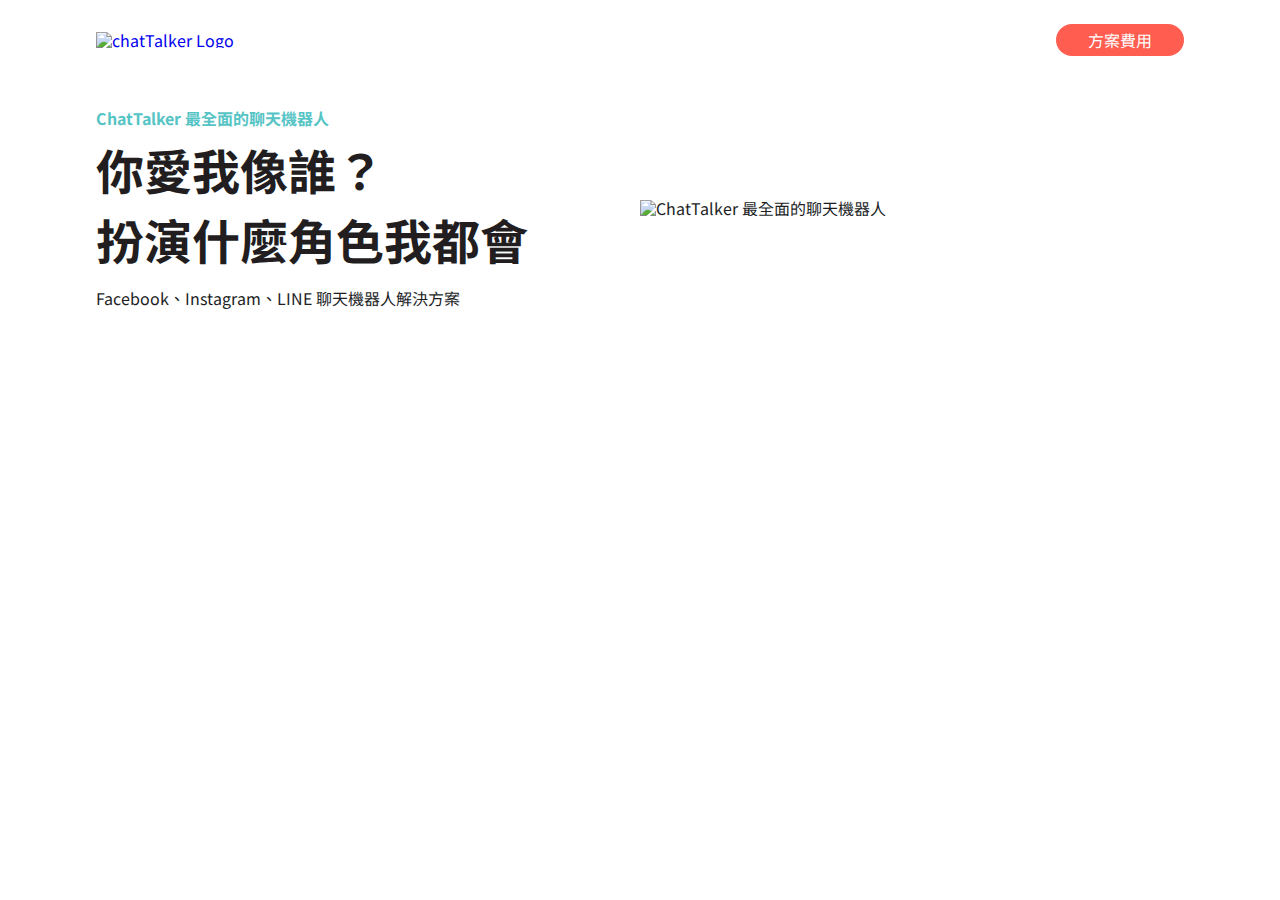
==== index.html @ 4c252dca "git" ====
<!DOCTYPE html>
<html lang="en">
  <head>
    <meta charset="UTF-8" />
    <meta http-equiv="X-UA-Compatible" content="IE=edge" />
    <meta name="viewport" content="width=device-width, initial-scale=1.0" />
    <link rel="stylesheet" href="all.css" />
    <title>ChatTalker 最全面的聊天機器人</title>
  </head>
  <body>
    <header>
      <nav>
        <div class="container">
          <a href="#"
            ><img
              class="logo"
              src="https://raw.githubusercontent.com/hexschool/webLayoutTraining1st/53d3c0b0e4d2885789ac1fcb666e427365a39207/chatTalker_images/logo.png"
              alt="chatTalker Logo"
          /></a>

          <a href="#" class="btn-nav btn-base">方案費用</a>
        </div>
      </nav>

      <div class="banner container">
        <div class="textbox">
          <h5>ChatTalker 最全面的聊天機器人</h5>
          <h1>你愛我像誰？<br />扮演什麼角色我都會</h1>
          <h4>Facebook、Instagram、LINE 聊天機器人解決方案</h4>
        </div>
        <img
          src="https://raw.githubusercontent.com/hexschool/webLayoutTraining1st/53d3c0b0e4d2885789ac1fcb666e427365a39207/chatTalker_images/home.svg"
          alt="ChatTalker 最全面的聊天機器人"
        />
      </div>
    </header>
  </body>
</html>
---- all.css ----
@charset "UTF-8";
@import url("https://fonts.googleapis.com/css2?family=Comfortaa&family=Noto+Sans+TC:wght@400;700&family=Wendy+One&display=swap");
/* http://meyerweb.com/eric/tools/css/reset/ 
   v2.0 | 20110126
   License: none (public domain)
*/
html,
body,
div,
span,
applet,
object,
iframe,
h1,
h2,
h3,
h4,
h5,
h6,
p,
blockquote,
pre,
a,
abbr,
acronym,
address,
big,
cite,
code,
del,
dfn,
em,
img,
ins,
kbd,
q,
s,
samp,
small,
strike,
strong,
tt,
var,
b,
u,
i,
center,
dl,
dt,
dd,
ol,
ul,
li,
fieldset,
form,
label,
legend,
table,
caption,
tbody,
tfoot,
thead,
tr,
th,
td,
article,
aside,
canvas,
details,
embed,
figure,
figcaption,
footer,
header,
hgroup,
menu,
nav,
output,
ruby,
section,
summary,
time,
mark,
audio,
video {
  margin: 0;
  padding: 0;
  border: 0;
  font-size: 100%;
  font: inherit;
  vertical-align: baseline;
}

/* HTML5 display-role reset for older browsers */
article,
aside,
details,
figcaption,
figure,
footer,
header,
hgroup,
menu,
nav,
section {
  display: block;
}

body {
  line-height: 1;
}

ol,
ul {
  list-style: none;
}

blockquote,
q {
  quotes: none;
}

blockquote:before,
blockquote:after,
q:before,
q:after {
  content: '';
  content: none;
}

table {
  border-collapse: collapse;
  border-spacing: 0;
}

a {
  text-decoration: none;
}

*,
*::before,
*::after {
  box-sizing: border-box;
  -webkit-box-sizing: border-box;
}

img {
  -webkit-box-sizing: content-box;
          box-sizing: content-box;
  max-width: 100%;
  height: auto;
}

body {
  font-family: "Noto Sans TC", "PingFang TC", "Microsoft JhengHei", "微軟正黑體", "Helvetica Neue", Helvetica, Arial, sans-serif;
  font-size: 16px;
  color: #221E1F;
}

h1 {
  font-size: 48px;
  font-weight: 700;
  line-height: 70px;
}

h2 {
  font-size: 32px;
  font-weight: 700;
}

h3 {
  font-size: 24px;
  font-weight: 700;
}

h4 {
  font-size: 20;
  font-weight: 700;
}

h5 {
  font-size: 18;
  font-weight: 700;
}

h6 {
  font-size: 16;
  font-weight: 700;
}

.container {
  max-width: 1128px;
  margin: 0 auto;
  padding-left: 20px;
  padding-right: 20px;
}

@media (max-width: 992px) {
  .container {
    max-width: 700px;
  }
}

.btn-base {
  /* Structure */
  display: inline-block;
  vertical-align: middle;
  text-align: center;
  cursor: pointer;
  font-family: "Noto Sans TC", "PingFang TC", "Microsoft JhengHei", "微軟正黑體", "Helvetica Neue", Helvetica, Arial, sans-serif;
}

.btn-nav {
  font-size: 16px;
  padding: 8px 32px;
  border: none;
  background-color: #FF5D50;
  border-radius: 22px;
  color: #FFFFFF;
}

.btn-nav:hover {
  background-color: #e91100;
}

.btn-solid,
.btn-active {
  font-size: 18px;
  padding: 12px 32px;
  border-radius: 27px;
  color: #FFFFFF;
  background-color: #56C4C5;
}

.btn-solid:hover {
  opacity: 0.7;
}

.btn-ghost {
  font-size: 18px;
  padding: 12px 32px;
  border-radius: 27px;
  color: #56C4C5;
  background-color: #FFFFFF;
  border: 1px solid #56C4C5;
}

.btn-ghost:hover {
  color: #FFFFFF;
  background-color: #56C4C5;
}

header {
  background-image: url("https://raw.githubusercontent.com/hexschool/webLayoutTraining1st/53d3c0b0e4d2885789ac1fcb666e427365a39207/chatTalker_images/bg_home.svg");
  background-position: right 0px bottom 0px;
  background-repeat: no-repeat;
  height: 768px;
}

header .logo {
  width: auto;
  height: 40px;
}

header h5 {
  color: #56C4C5;
}

header h1 {
  margin: 8px 0 16px 0;
}

header h4 {
  font-weight: 400;
}

header .banner {
  display: -webkit-box;
  display: -ms-flexbox;
  display: flex;
  -webkit-box-pack: justify;
      -ms-flex-pack: justify;
          justify-content: space-between;
  -webkit-box-align: center;
      -ms-flex-align: center;
          align-items: center;
  padding-top: 30px;
  padding-bottom: 30px;
}

header .banner img,
header .banner .textbox {
  width: 50%;
}

nav div {
  display: -webkit-box;
  display: -ms-flexbox;
  display: flex;
  -webkit-box-pack: justify;
      -ms-flex-pack: justify;
          justify-content: space-between;
  -webkit-box-align: center;
      -ms-flex-align: center;
          align-items: center;
  padding-top: 24px;
  padding-bottom: 24px;
}

@media (max-width: 992px) {
  header {
    background-image: url("https://raw.githubusercontent.com/hexschool/webLayoutTraining1st/53d3c0b0e4d2885789ac1fcb666e427365a39207/chatTalker_images/bg_home_sm.svg");
    background-position: left 50% bottom 0px;
    height: auto;
  }
  header .logo {
    height: 24px;
  }
  header .banner {
    -webkit-box-orient: vertical;
    -webkit-box-direction: normal;
        -ms-flex-direction: column;
            flex-direction: column;
    padding-top: 32px;
    padding-bottom: 32px;
  }
  header .banner img,
  header .banner .textbox {
    width: 100%;
  }
  nav {
    border-bottom: 2px solid #F5CA52;
  }
  nav div {
    padding-top: 16px;
    padding-bottom: 16px;
  }
}
/*# sourceMappingURL=all.css.map */
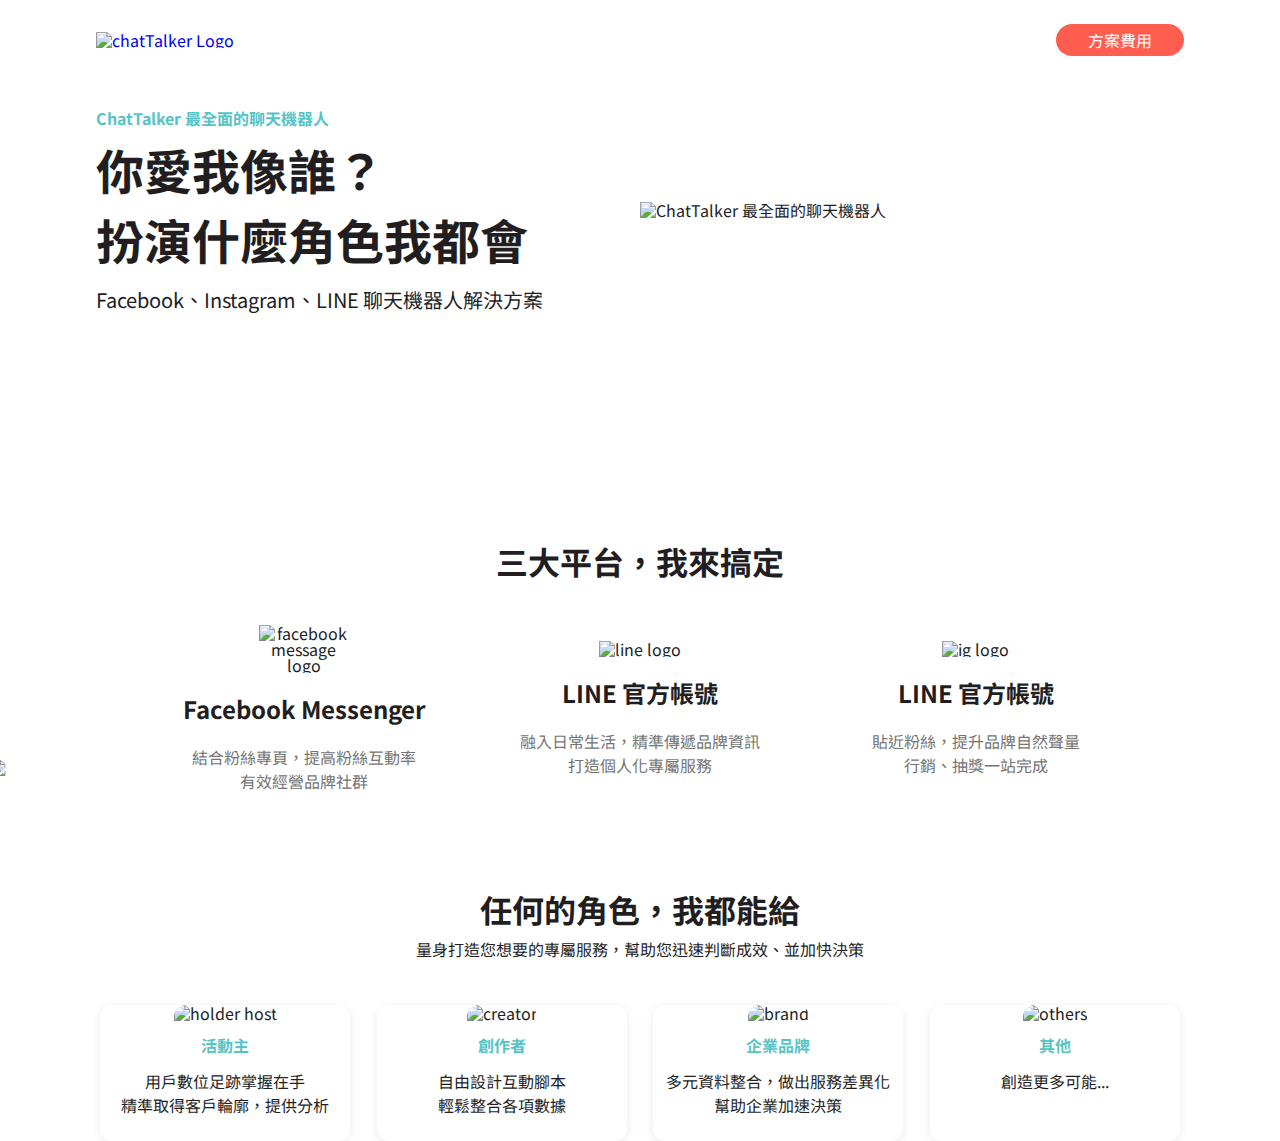
==== commit 8e0281ad: "add" ====
--- a/index.html
+++ b/index.html
@@ -4,13 +4,13 @@
     <meta charset="UTF-8" />
     <meta http-equiv="X-UA-Compatible" content="IE=edge" />
     <meta name="viewport" content="width=device-width, initial-scale=1.0" />
-    <link rel="stylesheet" href="all.css" />
+    <link rel="stylesheet" href="scss/all.css" />
     <title>ChatTalker 最全面的聊天機器人</title>
   </head>
   <body>
     <header>
       <nav>
-        <div class="container">
+        <div class="container card_box_aic">
           <a href="#"
             ><img
               class="logo"
@@ -22,17 +22,89 @@
         </div>
       </nav>
 
-      <div class="banner container">
-        <div class="textbox">
-          <h5>ChatTalker 最全面的聊天機器人</h5>
-          <h1>你愛我像誰？<br />扮演什麼角色我都會</h1>
-          <h4>Facebook、Instagram、LINE 聊天機器人解決方案</h4>
+      <div class="banner container card_box_aic">
+        <div class="col-2 mcol-1">
+          <h1 class="fz-18b mfz-16 fc-green">ChatTalker 最全面的聊天機器人</h1>
+          <h5 class="fz-48b mfz-32">你愛我像誰？<br />扮演什麼角色我都會</h5>
+          <h4 class="fz-20 mfz-16">
+            Facebook、Instagram、LINE 聊天機器人解決方案
+          </h4>
         </div>
         <img
+          class="col-2 mcol-1"
           src="https://raw.githubusercontent.com/hexschool/webLayoutTraining1st/53d3c0b0e4d2885789ac1fcb666e427365a39207/chatTalker_images/home.svg"
           alt="ChatTalker 最全面的聊天機器人"
         />
       </div>
     </header>
+
+    <main>
+    <img src="https://raw.githubusercontent.com/hexschool/webLayoutTraining1st/53d3c0b0e4d2885789ac1fcb666e427365a39207/chatTalker_images/ball01.svg" class="bgcircle"/>
+
+    
+      
+      <div class="socialapp container">
+        <h2 class="fz-32b mfz-28 text-center">三大平台，我來搞定</h2>
+        <ul class="card_box_aic">
+          <li>
+            <img
+              src="https://raw.githubusercontent.com/hexschool/webLayoutTraining1st/53d3c0b0e4d2885789ac1fcb666e427365a39207/chatTalker_images/messenger.svg"
+              alt="facebook message logo"
+            />
+            <h3>Facebook Messenger</h3>
+            <p>結合粉絲專頁，提高粉絲互動率<br />有效經營品牌社群</p>
+          </li>
+          <li>
+            <img
+              src="https://raw.githubusercontent.com/hexschool/webLayoutTraining1st/53d3c0b0e4d2885789ac1fcb666e427365a39207/chatTalker_images/line.svg"
+              alt="line logo"
+            />
+            <h3>LINE 官方帳號</h3>
+            <p>融入日常生活，精準傳遞品牌資訊<br />打造個人化專屬服務</p>
+          </li>
+          <li>
+            <img
+              src="https://raw.githubusercontent.com/hexschool/webLayoutTraining1st/53d3c0b0e4d2885789ac1fcb666e427365a39207/chatTalker_images/instagram.svg"
+              alt="ig logo"
+            />
+            <h3>LINE 官方帳號</h3>
+            <p>貼近粉絲，提升品牌自然聲量<br />行銷、抽獎一站完成</p>
+          </li>
+        </ul>
+      </div> <!-- socialapp end -->
+
+      <div class="anyrole container">
+        <h2 class="fz-32b mfz-28 text-center">任何的角色，我都能給</h2>
+        <h4 class="fz-20b mfz-18 text-center">量身打造您想要的專屬服務，幫助您迅速判斷成效、並加快決策</h4>
+        <ul class="card_box_ais">
+          <li>
+            <img src="https://raw.githubusercontent.com/hexschool/webLayoutTraining1st/53d3c0b0e4d2885789ac1fcb666e427365a39207/chatTalker_images/ch01.svg" alt="holder host">
+            <h3>活動主</h3>
+            <p>用戶數位足跡掌握在手<br>精準取得客戶輪廓，提供分析</p>
+          </li>
+          <li>
+            <img src="https://raw.githubusercontent.com/hexschool/webLayoutTraining1st/53d3c0b0e4d2885789ac1fcb666e427365a39207/chatTalker_images/ch02.svg" alt="creator">
+            <h3>創作者</h3>
+            <p>自由設計互動腳本<br>輕鬆整合各項數據</p>
+          </li>
+          <li>
+            <img src="https://raw.githubusercontent.com/hexschool/webLayoutTraining1st/53d3c0b0e4d2885789ac1fcb666e427365a39207/chatTalker_images/ch03.svg" alt="brand">
+            <h3>企業品牌</h3>
+            <p>多元資料整合，做出服務差異化<br>幫助企業加速決策</p>
+          </li>
+          <li>
+            <img src="https://raw.githubusercontent.com/hexschool/webLayoutTraining1st/53d3c0b0e4d2885789ac1fcb666e427365a39207/chatTalker_images/ch04.svg" alt="others">
+            <h3>其他</h3>
+            <p>創造更多可能...</p>
+          </li>
+
+        </ul>
+      </div> <!-- anyrole end -->
+
+
+
+      <!-- main end -->
+    </main>
+    <!-- body end -->
   </body>
 </html>
--- a/scss/all.css
+++ b/scss/all.css
@@ -0,0 +1,520 @@
+@charset "UTF-8";
+@import url("https://fonts.googleapis.com/css2?family=Comfortaa&family=Noto+Sans+TC:wght@400;700&family=Wendy+One&display=swap");
+/* http://meyerweb.com/eric/tools/css/reset/ 
+   v2.0 | 20110126
+   License: none (public domain)
+*/
+html,
+body,
+div,
+span,
+applet,
+object,
+iframe,
+h1,
+h2,
+h3,
+h4,
+h5,
+h6,
+p,
+blockquote,
+pre,
+a,
+abbr,
+acronym,
+address,
+big,
+cite,
+code,
+del,
+dfn,
+em,
+img,
+ins,
+kbd,
+q,
+s,
+samp,
+small,
+strike,
+strong,
+tt,
+var,
+b,
+u,
+i,
+center,
+dl,
+dt,
+dd,
+ol,
+ul,
+li,
+fieldset,
+form,
+label,
+legend,
+table,
+caption,
+tbody,
+tfoot,
+thead,
+tr,
+th,
+td,
+article,
+aside,
+canvas,
+details,
+embed,
+figure,
+figcaption,
+footer,
+header,
+hgroup,
+menu,
+nav,
+output,
+ruby,
+section,
+summary,
+time,
+mark,
+audio,
+video {
+  margin: 0;
+  padding: 0;
+  border: 0;
+  font-size: 100%;
+  font: inherit;
+  vertical-align: baseline;
+}
+
+/* HTML5 display-role reset for older browsers */
+article,
+aside,
+details,
+figcaption,
+figure,
+footer,
+header,
+hgroup,
+menu,
+nav,
+section {
+  display: block;
+}
+
+body {
+  line-height: 1;
+}
+
+ol,
+ul {
+  list-style: none;
+}
+
+blockquote,
+q {
+  quotes: none;
+}
+
+blockquote:before,
+blockquote:after,
+q:before,
+q:after {
+  content: '';
+  content: none;
+}
+
+table {
+  border-collapse: collapse;
+  border-spacing: 0;
+}
+
+a {
+  text-decoration: none;
+}
+
+*,
+*::before,
+*::after {
+  box-sizing: border-box;
+  -webkit-box-sizing: border-box;
+}
+
+img {
+  -webkit-box-sizing: content-box;
+          box-sizing: content-box;
+  max-width: 100%;
+  height: auto;
+}
+
+body {
+  font-family: "Noto Sans TC", "PingFang TC", "Microsoft JhengHei", "微軟正黑體", "Helvetica Neue", Helvetica, Arial, sans-serif;
+  font-size: 16px;
+  color: #221E1F;
+  font-weight: 400;
+}
+
+p {
+  line-height: 24px;
+}
+
+.container {
+  max-width: 1128px;
+  margin: 0 auto;
+  padding-left: 20px;
+  padding-right: 20px;
+}
+
+@media (max-width: 992px) {
+  .container {
+    max-width: 660px;
+  }
+}
+
+.fz-48b {
+  font-size: 48px;
+  font-weight: 700;
+  line-height: 70px;
+}
+
+.fz-32b {
+  font-size: 32px;
+  font-weight: 700;
+}
+
+.fz-24b {
+  font-size: 24px;
+  font-weight: 700;
+}
+
+.fz-18b {
+  font-size: 18;
+  font-weight: 700;
+}
+
+.fz-16b {
+  font-size: 16;
+  font-weight: 700;
+}
+
+.fz-20 {
+  font-size: 20px;
+}
+
+.fz-18 {
+  font-size: 18px;
+}
+
+.fz-16 {
+  font-size: 16px;
+}
+
+@media (max-width: 992px) {
+  .mfz-32 {
+    font-size: 32px;
+    line-height: 46px;
+  }
+  .mfz-28 {
+    font-size: 28px;
+  }
+  .mfz-24 {
+    font-size: 24px;
+  }
+  .mfz-18 {
+    font-size: 18px;
+  }
+  .mfz-16 {
+    font-size: 16px;
+  }
+}
+
+.fc-green {
+  color: #56C4C5;
+}
+
+.fc-black {
+  color: #221E1F;
+}
+
+.text-center {
+  text-align: center;
+}
+
+.col-1 {
+  width: 100%;
+}
+
+.col-2 {
+  width: 50%;
+}
+
+.col-3 {
+  width: 33.333%;
+}
+
+.col-4 {
+  width: 25%;
+}
+
+@media (max-width: 992px) {
+  .mcol-1 {
+    width: 100%;
+  }
+}
+
+.card_box_aic {
+  display: -webkit-box;
+  display: -ms-flexbox;
+  display: flex;
+  -ms-flex-wrap: wrap;
+      flex-wrap: wrap;
+  -webkit-box-pack: justify;
+      -ms-flex-pack: justify;
+          justify-content: space-between;
+  -webkit-box-align: center;
+      -ms-flex-align: center;
+          align-items: center;
+}
+
+.card_box_ais {
+  display: -webkit-box;
+  display: -ms-flexbox;
+  display: flex;
+  -ms-flex-wrap: wrap;
+      flex-wrap: wrap;
+  -webkit-box-pack: justify;
+      -ms-flex-pack: justify;
+          justify-content: space-between;
+  -webkit-box-align: stretch;
+      -ms-flex-align: stretch;
+          align-items: stretch;
+}
+
+.btn-base {
+  /* Structure */
+  display: inline-block;
+  vertical-align: middle;
+  text-align: center;
+  cursor: pointer;
+  font-family: "Noto Sans TC", "PingFang TC", "Microsoft JhengHei", "微軟正黑體", "Helvetica Neue", Helvetica, Arial, sans-serif;
+}
+
+.btn-nav {
+  font-size: 16px;
+  padding: 8px 32px;
+  border: none;
+  background-color: #FF5D50;
+  border-radius: 22px;
+  color: #FFFFFF;
+}
+
+.btn-nav:hover {
+  background-color: #e91100;
+}
+
+.btn-solid,
+.btn-active {
+  font-size: 18px;
+  padding: 12px 32px;
+  border-radius: 27px;
+  color: #FFFFFF;
+  background-color: #56C4C5;
+}
+
+.btn-solid:hover {
+  opacity: 0.7;
+}
+
+.btn-ghost {
+  font-size: 18px;
+  padding: 12px 32px;
+  border-radius: 27px;
+  color: #56C4C5;
+  background-color: #FFFFFF;
+  border: 1px solid #56C4C5;
+}
+
+.btn-ghost:hover {
+  color: #FFFFFF;
+  background-color: #56C4C5;
+}
+
+header {
+  background-image: url("https://raw.githubusercontent.com/hexschool/webLayoutTraining1st/53d3c0b0e4d2885789ac1fcb666e427365a39207/chatTalker_images/bg_home.svg");
+  background-position: right 0px bottom 0px;
+  background-repeat: no-repeat;
+  height: 768px;
+}
+
+header .logo {
+  width: auto;
+  height: 40px;
+}
+
+header .banner {
+  padding-top: 30px;
+  padding-bottom: 30px;
+}
+
+header h5 {
+  margin: 8px 0 16px 0;
+}
+
+nav div {
+  padding-top: 24px;
+  padding-bottom: 24px;
+}
+
+@media (max-width: 992px) {
+  header {
+    background-image: url("https://raw.githubusercontent.com/hexschool/webLayoutTraining1st/53d3c0b0e4d2885789ac1fcb666e427365a39207/chatTalker_images/bg_home_sm.svg");
+    background-position: left 50% bottom 0px;
+    height: auto;
+  }
+  header .logo {
+    height: 24px;
+  }
+  header .banner {
+    -webkit-box-orient: vertical;
+    -webkit-box-direction: normal;
+        -ms-flex-direction: column;
+            flex-direction: column;
+    padding-top: 32px;
+    padding-bottom: 32px;
+  }
+  nav {
+    border-bottom: 2px solid #F5CA52;
+  }
+  nav div {
+    padding-top: 16px;
+    padding-bottom: 16px;
+  }
+}
+
+.bgcircle {
+  max-width: 360px;
+  -webkit-transform: translateX(-65%) translateY(-50%);
+          transform: translateX(-65%) translateY(-50%);
+}
+
+@media (max-width: 992px) {
+  .bgcircle {
+    max-width: 126px;
+    -webkit-transform: translateX(-65%) translateY(100%);
+            transform: translateX(-65%) translateY(100%);
+  }
+}
+
+.socialapp {
+  margin-top: -240px;
+}
+
+.socialapp ul {
+  padding-left: 40px;
+  padding-right: 40px;
+}
+
+.socialapp h2 {
+  margin-bottom: 48px;
+}
+
+.socialapp li {
+  width: 33.3333%;
+  padding-left: 28px;
+  padding-right: 28px;
+  text-align: center;
+}
+
+.socialapp li img {
+  max-width: 90px;
+}
+
+.socialapp h3 {
+  font-weight: 700;
+  font-size: 24px;
+  color: #221E1F;
+  margin-top: 24px;
+  margin-bottom: 24px;
+}
+
+.socialapp p {
+  color: #747474;
+}
+
+@media (max-width: 992px) {
+  .socialapp {
+    margin-top: 0px;
+  }
+  .socialapp li {
+    width: 100%;
+    padding-left: 0px;
+    padding-right: 0px;
+    margin-bottom: 24px;
+  }
+  .socialapp h3 {
+    font-weight: 700;
+    font-size: 18px;
+    color: #221E1F;
+    margin-top: 16px;
+    margin-bottom: 16px;
+  }
+}
+
+.anyrole h2 {
+  margin-bottom: 16px;
+  margin-top: 100px;
+}
+
+.anyrole h4 {
+  margin-bottom: 48px;
+}
+
+.anyrole li {
+  width: 23%;
+  padding-left: 0px;
+  padding-right: 0px;
+  border-radius: 12px;
+  -webkit-box-shadow: 0px 2px 10px #00000014;
+          box-shadow: 0px 2px 10px #00000014;
+  text-align: center;
+  margin-right: 4px;
+  margin-left: 4px;
+  padding-bottom: 24px;
+}
+
+.anyrole li img {
+  max-width: 260px;
+  border-radius: 12px 12px 0px 0px;
+}
+
+.anyrole h3 {
+  font-weight: 700;
+  font-size: 16px;
+  color: #56C4C5;
+  margin-top: 16px;
+  margin-bottom: 16px;
+}
+
+@media (max-width: 992px) {
+  .anyrole {
+    margin-top: 0px;
+  }
+  .anyrole ul {
+    -webkit-box-pack: center;
+        -ms-flex-pack: center;
+            justify-content: center;
+  }
+  .anyrole li {
+    width: 260px;
+    padding-left: 0px;
+    padding-right: 0px;
+    margin-bottom: 24px;
+    margin-right: 8px;
+    margin-left: 8px;
+  }
+}
+/*# sourceMappingURL=all.css.map */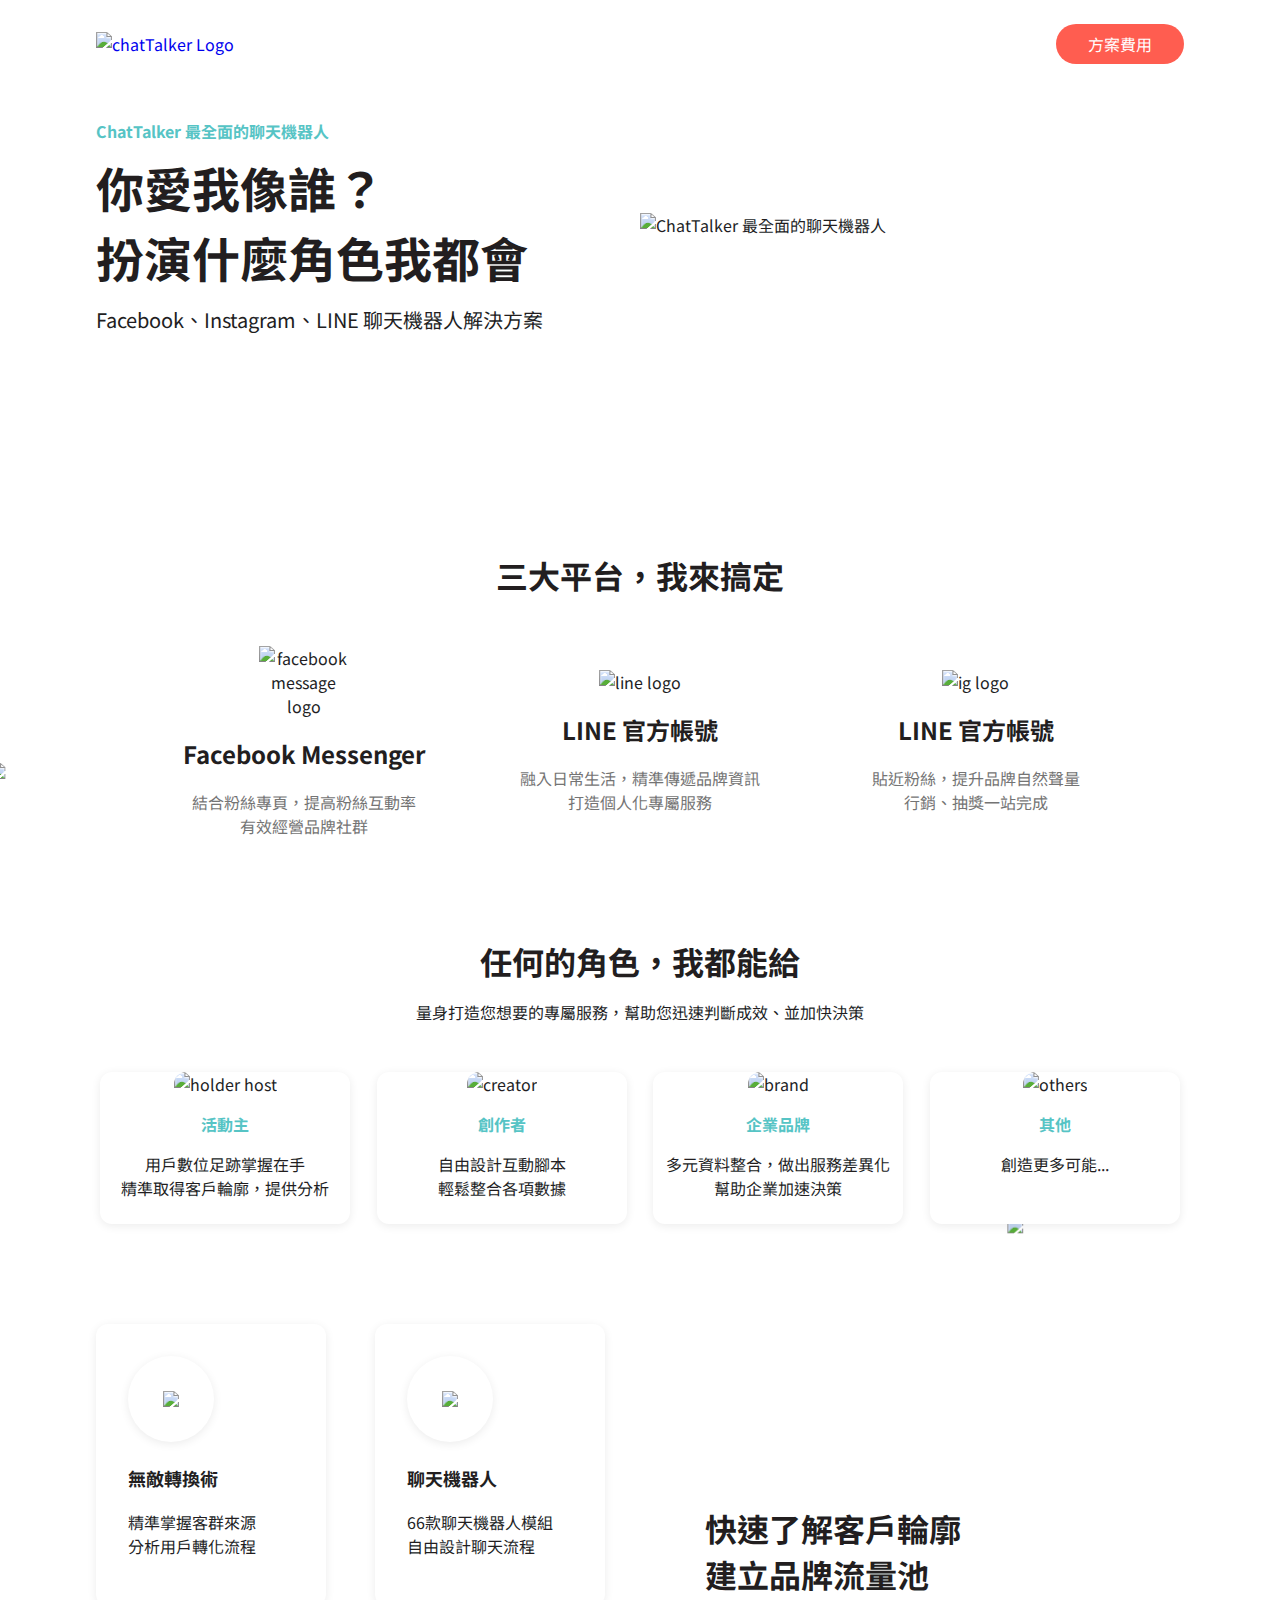
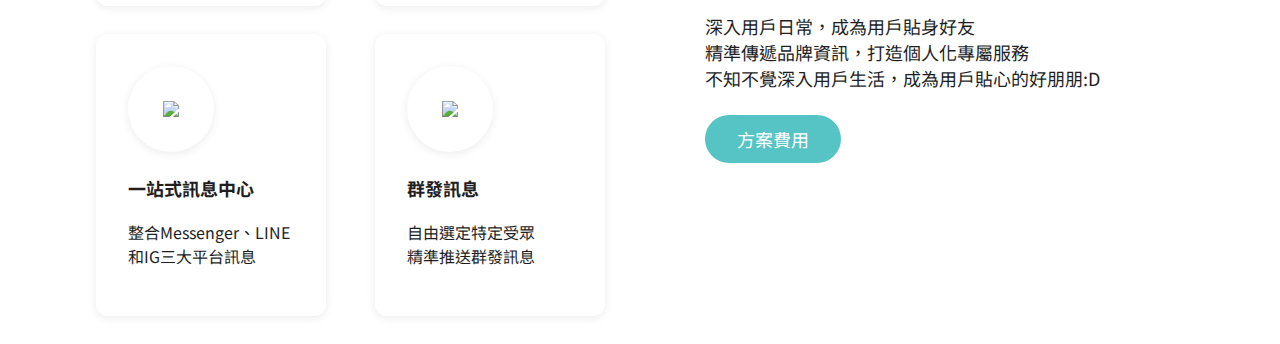
==== commit 1669425d: "add persona" ====
--- a/index.html
+++ b/index.html
@@ -18,7 +18,7 @@
               alt="chatTalker Logo"
           /></a>
 
-          <a href="#" class="btn-nav btn-base">方案費用</a>
+          <a href="#" class="btn_nav btn_base">方案費用</a>
         </div>
       </nav>
 
@@ -39,10 +39,11 @@
     </header>
 
     <main>
-    <img src="https://raw.githubusercontent.com/hexschool/webLayoutTraining1st/53d3c0b0e4d2885789ac1fcb666e427365a39207/chatTalker_images/ball01.svg" class="bgcircle"/>
+      <img
+        src="https://raw.githubusercontent.com/hexschool/webLayoutTraining1st/53d3c0b0e4d2885789ac1fcb666e427365a39207/chatTalker_images/ball01.svg"
+        class="dec_circle_top"
+      />
 
-    
-      
       <div class="socialapp container">
         <h2 class="fz-32b mfz-28 text-center">三大平台，我來搞定</h2>
         <ul class="card_box_aic">
@@ -71,37 +72,96 @@
             <p>貼近粉絲，提升品牌自然聲量<br />行銷、抽獎一站完成</p>
           </li>
         </ul>
-      </div> <!-- socialapp end -->
+      </div>
+      <!-- socialapp end -->
 
       <div class="anyrole container">
         <h2 class="fz-32b mfz-28 text-center">任何的角色，我都能給</h2>
-        <h4 class="fz-20b mfz-18 text-center">量身打造您想要的專屬服務，幫助您迅速判斷成效、並加快決策</h4>
+        <h4 class="fz-20b mfz-18 text-center">
+          量身打造您想要的專屬服務，幫助您迅速判斷成效、並加快決策
+        </h4>
         <ul class="card_box_ais">
           <li>
-            <img src="https://raw.githubusercontent.com/hexschool/webLayoutTraining1st/53d3c0b0e4d2885789ac1fcb666e427365a39207/chatTalker_images/ch01.svg" alt="holder host">
+            <img
+              src="https://raw.githubusercontent.com/hexschool/webLayoutTraining1st/53d3c0b0e4d2885789ac1fcb666e427365a39207/chatTalker_images/ch01.svg"
+              alt="holder host"
+            />
             <h3>活動主</h3>
-            <p>用戶數位足跡掌握在手<br>精準取得客戶輪廓，提供分析</p>
+            <p>用戶數位足跡掌握在手<br />精準取得客戶輪廓，提供分析</p>
           </li>
           <li>
-            <img src="https://raw.githubusercontent.com/hexschool/webLayoutTraining1st/53d3c0b0e4d2885789ac1fcb666e427365a39207/chatTalker_images/ch02.svg" alt="creator">
+            <img
+              src="https://raw.githubusercontent.com/hexschool/webLayoutTraining1st/53d3c0b0e4d2885789ac1fcb666e427365a39207/chatTalker_images/ch02.svg"
+              alt="creator"
+            />
             <h3>創作者</h3>
-            <p>自由設計互動腳本<br>輕鬆整合各項數據</p>
+            <p>自由設計互動腳本<br />輕鬆整合各項數據</p>
           </li>
           <li>
-            <img src="https://raw.githubusercontent.com/hexschool/webLayoutTraining1st/53d3c0b0e4d2885789ac1fcb666e427365a39207/chatTalker_images/ch03.svg" alt="brand">
+            <img
+              src="https://raw.githubusercontent.com/hexschool/webLayoutTraining1st/53d3c0b0e4d2885789ac1fcb666e427365a39207/chatTalker_images/ch03.svg"
+              alt="brand"
+            />
             <h3>企業品牌</h3>
-            <p>多元資料整合，做出服務差異化<br>幫助企業加速決策</p>
+            <p>多元資料整合，做出服務差異化<br />幫助企業加速決策</p>
           </li>
           <li>
-            <img src="https://raw.githubusercontent.com/hexschool/webLayoutTraining1st/53d3c0b0e4d2885789ac1fcb666e427365a39207/chatTalker_images/ch04.svg" alt="others">
+            <img
+              src="https://raw.githubusercontent.com/hexschool/webLayoutTraining1st/53d3c0b0e4d2885789ac1fcb666e427365a39207/chatTalker_images/ch04.svg"
+              alt="others"
+            />
             <h3>其他</h3>
             <p>創造更多可能...</p>
           </li>
+        </ul>
+      </div>
+      <!-- anyrole end -->
 
-        </ul>
-      </div> <!-- anyrole end -->
+<img src="https://raw.githubusercontent.com/hexschool/webLayoutTraining1st/53d3c0b0e4d2885789ac1fcb666e427365a39207/chatTalker_images/ball02.svg" class="dec_circle_middle">
 
-
+      <div class="persona container card_box_aic">
+        <div class="col-60 mcol-1">
+          <ul class="card_box_ais">
+            <li>
+              <div class="bg-circle">
+                <img
+                  src="https://raw.githubusercontent.com/hexschool/webLayoutTraining1st/53d3c0b0e4d2885789ac1fcb666e427365a39207/chatTalker_images/icon01.svg"/></div>
+                <h3>無敵轉換術</h3>
+                <p>精準掌握客群來源<br />分析用戶轉化流程</p>              
+            </li>
+            <li>
+              <div class="bg-circle">
+                <img
+                  src="https://raw.githubusercontent.com/hexschool/webLayoutTraining1st/53d3c0b0e4d2885789ac1fcb666e427365a39207/chatTalker_images/icon02.svg"/>
+              </div>
+              <h3>聊天機器人</h3>
+              <p>66款聊天機器人模組<br />自由設計聊天流程</p>
+            </li>            
+            <li>
+              <div class="bg-circle">
+                <img
+                  src="https://raw.githubusercontent.com/hexschool/webLayoutTraining1st/53d3c0b0e4d2885789ac1fcb666e427365a39207/chatTalker_images/icon03.svg"/>
+              </div>
+              <h3>一站式訊息中心</h3>
+              <p>整合Messenger、LINE<br />和IG三大平台訊息</p>
+            </li>
+            <li>
+              <div class="bg-circle">
+                <img
+                  src="https://raw.githubusercontent.com/hexschool/webLayoutTraining1st/53d3c0b0e4d2885789ac1fcb666e427365a39207/chatTalker_images/icon04.svg"/>
+              </div>
+              <h3>群發訊息</h3>
+              <p>自由選定特定受眾<br />精準推送群發訊息</p>
+            </li>
+          </ul>
+        </div>
+        <div class="col-40 mcol-1 titlebox">
+          <h2 class="fz-32b">快速了解客戶輪廓<br>建立品牌流量池</h2>
+          <p class="fz-18">深入用戶日常，成為用戶貼身好友<br> 精準傳遞品牌資訊，打造個人化專屬服務<br> 不知不覺深入用戶生活，成為用戶貼心的好朋朋:D</p>
+          <a href="#" class="btn_base btn_solid">方案費用</a>
+        </div>
+      </div>
+      <!-- persona end -->
 
       <!-- main end -->
     </main>
--- a/scss/all.css
+++ b/scss/all.css
@@ -156,9 +156,6 @@
   font-size: 16px;
   color: #221E1F;
   font-weight: 400;
-}
-
-p {
   line-height: 24px;
 }
 
@@ -184,6 +181,7 @@
 .fz-32b {
   font-size: 32px;
   font-weight: 700;
+  line-height: 46px;
 }
 
 .fz-24b {
@@ -194,6 +192,7 @@
 .fz-18b {
   font-size: 18;
   font-weight: 700;
+  line-height: 26px;
 }
 
 .fz-16b {
@@ -207,6 +206,7 @@
 
 .fz-18 {
   font-size: 18px;
+  line-height: 26px;
 }
 
 .fz-16 {
@@ -226,6 +226,7 @@
   }
   .mfz-18 {
     font-size: 18px;
+    line-height: 26px;
   }
   .mfz-16 {
     font-size: 16px;
@@ -258,6 +259,14 @@
 
 .col-4 {
   width: 25%;
+}
+
+.col-40 {
+  width: 44%;
+}
+
+.col-60 {
+  width: 56%;
 }
 
 @media (max-width: 992px) {
@@ -294,7 +303,7 @@
           align-items: stretch;
 }
 
-.btn-base {
+.btn_base {
   /* Structure */
   display: inline-block;
   vertical-align: middle;
@@ -303,7 +312,7 @@
   font-family: "Noto Sans TC", "PingFang TC", "Microsoft JhengHei", "微軟正黑體", "Helvetica Neue", Helvetica, Arial, sans-serif;
 }
 
-.btn-nav {
+.btn_nav {
   font-size: 16px;
   padding: 8px 32px;
   border: none;
@@ -312,12 +321,12 @@
   color: #FFFFFF;
 }
 
-.btn-nav:hover {
+.btn_nav:hover {
   background-color: #e91100;
 }
 
-.btn-solid,
-.btn-active {
+.btn_solid,
+.btn_active {
   font-size: 18px;
   padding: 12px 32px;
   border-radius: 27px;
@@ -325,11 +334,11 @@
   background-color: #56C4C5;
 }
 
-.btn-solid:hover {
-  opacity: 0.7;
-}
-
-.btn-ghost {
+.btn_solid:hover {
+  background-color: #2e8687;
+}
+
+.btn_ghost {
   font-size: 18px;
   padding: 12px 32px;
   border-radius: 27px;
@@ -338,7 +347,7 @@
   border: 1px solid #56C4C5;
 }
 
-.btn-ghost:hover {
+.btn_ghost:hover {
   color: #FFFFFF;
   background-color: #56C4C5;
 }
@@ -395,17 +404,32 @@
   }
 }
 
-.bgcircle {
+.dec_circle_top {
   max-width: 360px;
   -webkit-transform: translateX(-65%) translateY(-50%);
           transform: translateX(-65%) translateY(-50%);
 }
 
-@media (max-width: 992px) {
-  .bgcircle {
-    max-width: 126px;
+.dec_circle_middle {
+  position: absolute;
+  right: 0;
+  max-width: 360px;
+  -webkit-transform: translateX(12%) translateY(-40%);
+          transform: translateX(12%) translateY(-40%);
+  z-index: -1;
+  width: 310px;
+}
+
+@media (max-width: 992px) {
+  .dec_circle_top {
+    width: 126px;
     -webkit-transform: translateX(-65%) translateY(100%);
             transform: translateX(-65%) translateY(100%);
+  }
+  .dec_circle_middle {
+    width: 135px;
+    -webkit-transform: translateX(20%) translateY(-80%);
+            transform: translateX(20%) translateY(-80%);
   }
 }
 
@@ -484,6 +508,7 @@
   margin-right: 4px;
   margin-left: 4px;
   padding-bottom: 24px;
+  background-color: #FFFFFF;
 }
 
 .anyrole li img {
@@ -516,5 +541,91 @@
     margin-right: 8px;
     margin-left: 8px;
   }
+  .anyrole h4 {
+    margin-bottom: 32px;
+  }
+}
+
+.persona {
+  margin-top: 100px;
+}
+
+.persona ul {
+  -webkit-box-pack: start;
+      -ms-flex-pack: start;
+          justify-content: start;
+}
+
+.persona li {
+  width: 230px;
+  padding-left: 32px;
+  padding-right: 32px;
+  border-radius: 12px;
+  -webkit-box-shadow: 0px 2px 10px #00000014;
+          box-shadow: 0px 2px 10px #00000014;
+  margin-bottom: 28px;
+  padding: 32px;
+  padding-bottom: 48px;
+}
+
+.persona li:nth-child(odd) {
+  margin-right: 8%;
+}
+
+.persona h2 {
+  margin-bottom: 16px;
+}
+
+.persona h3 {
+  font-weight: 700;
+  font-size: 18px;
+  color: #221E1F;
+  margin-top: 24px;
+  margin-bottom: 20px;
+}
+
+.persona a {
+  margin-top: 24px;
+}
+
+.bg-circle {
+  width: 86px;
+  height: 86px;
+  border-radius: 50px;
+  text-align: center;
+  -webkit-box-shadow: 0px 2px 10px #00000014;
+          box-shadow: 0px 2px 10px #00000014;
+  position: relative;
+}
+
+.bg-circle img {
+  position: absolute;
+  left: 50%;
+  top: 50%;
+  -webkit-transform: translateX(-50%) translateY(-50%);
+          transform: translateX(-50%) translateY(-50%);
+}
+
+@media (max-width: 992px) {
+  .persona {
+    -ms-flex-wrap: wrap-reverse;
+        flex-wrap: wrap-reverse;
+  }
+  .persona ul {
+    -webkit-box-pack: center;
+        -ms-flex-pack: center;
+            justify-content: center;
+  }
+  .persona li {
+    margin: 0px 10px 24px 10px;
+  }
+  .persona li:nth-child(odd) {
+    margin-right: 10px;
+  }
+  .titlebox {
+    text-align: center;
+    padding: 0px;
+    margin-bottom: 44px;
+  }
 }
 /*# sourceMappingURL=all.css.map */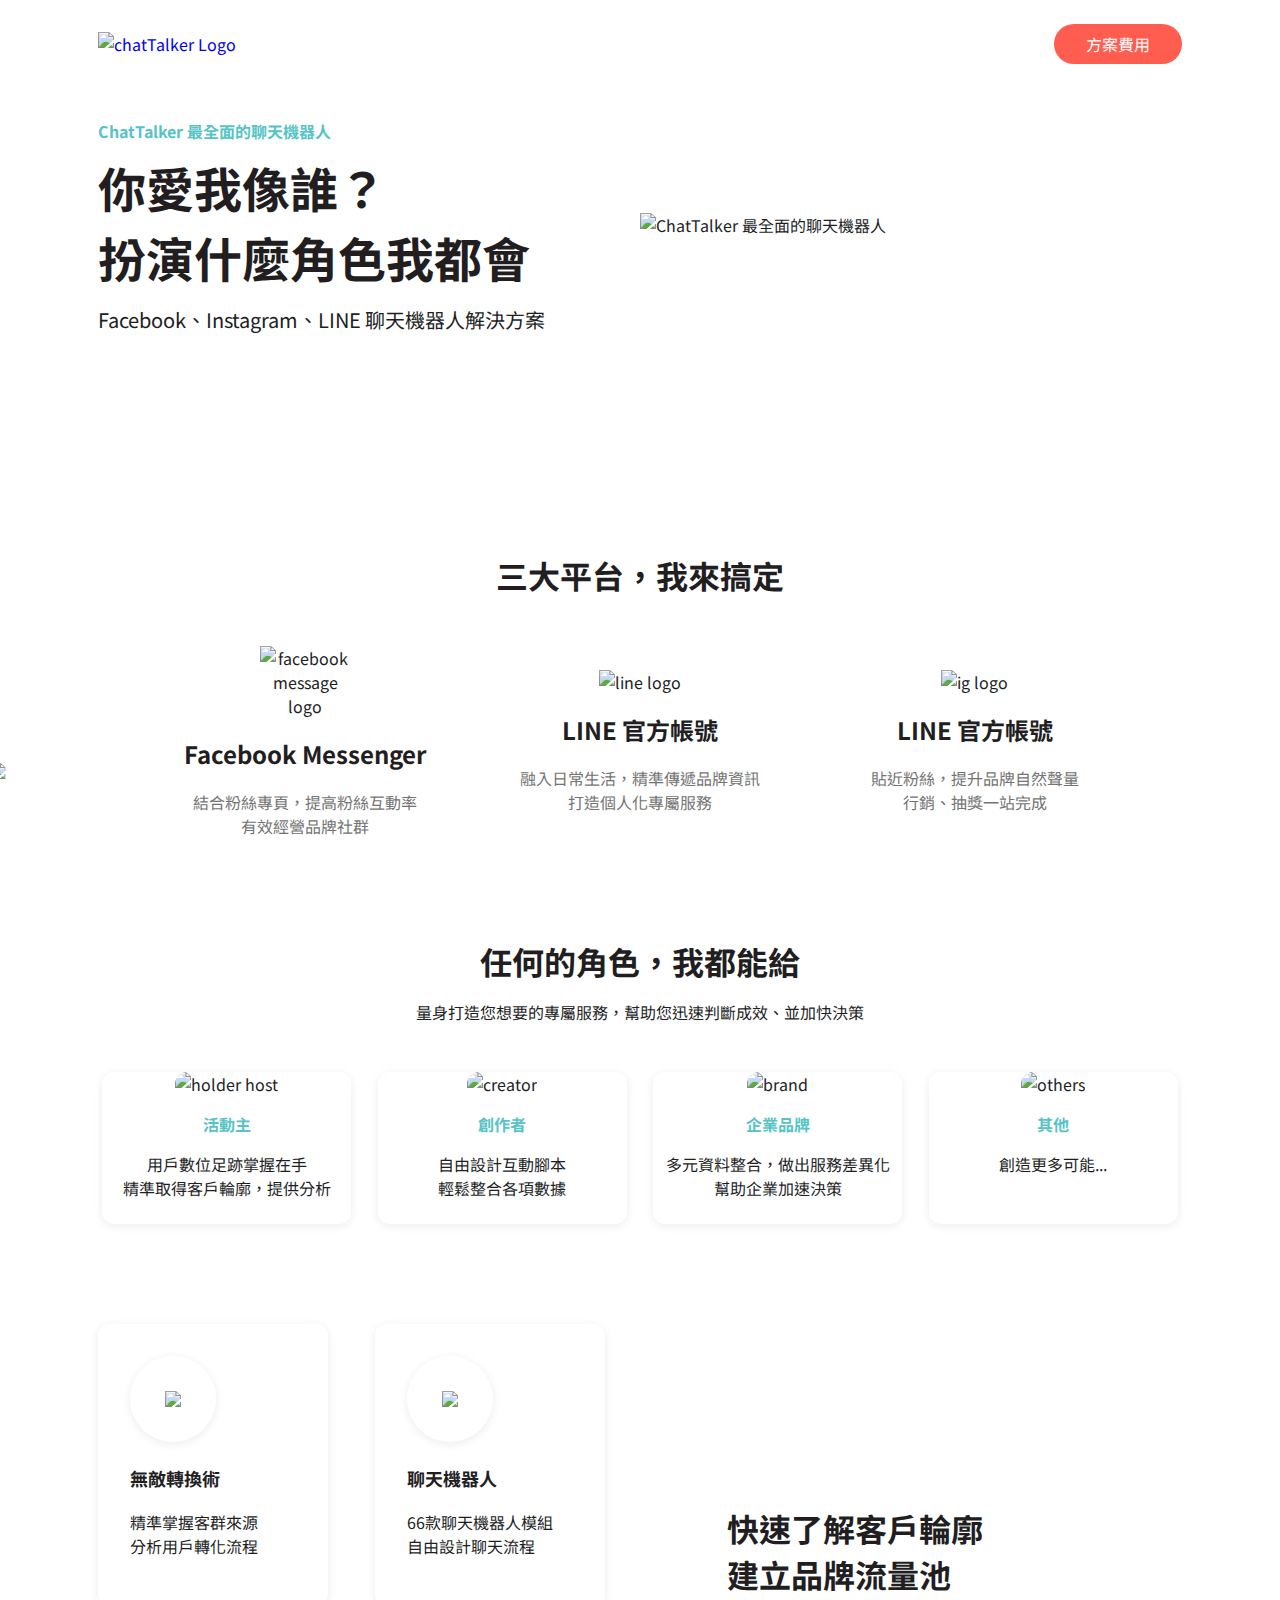
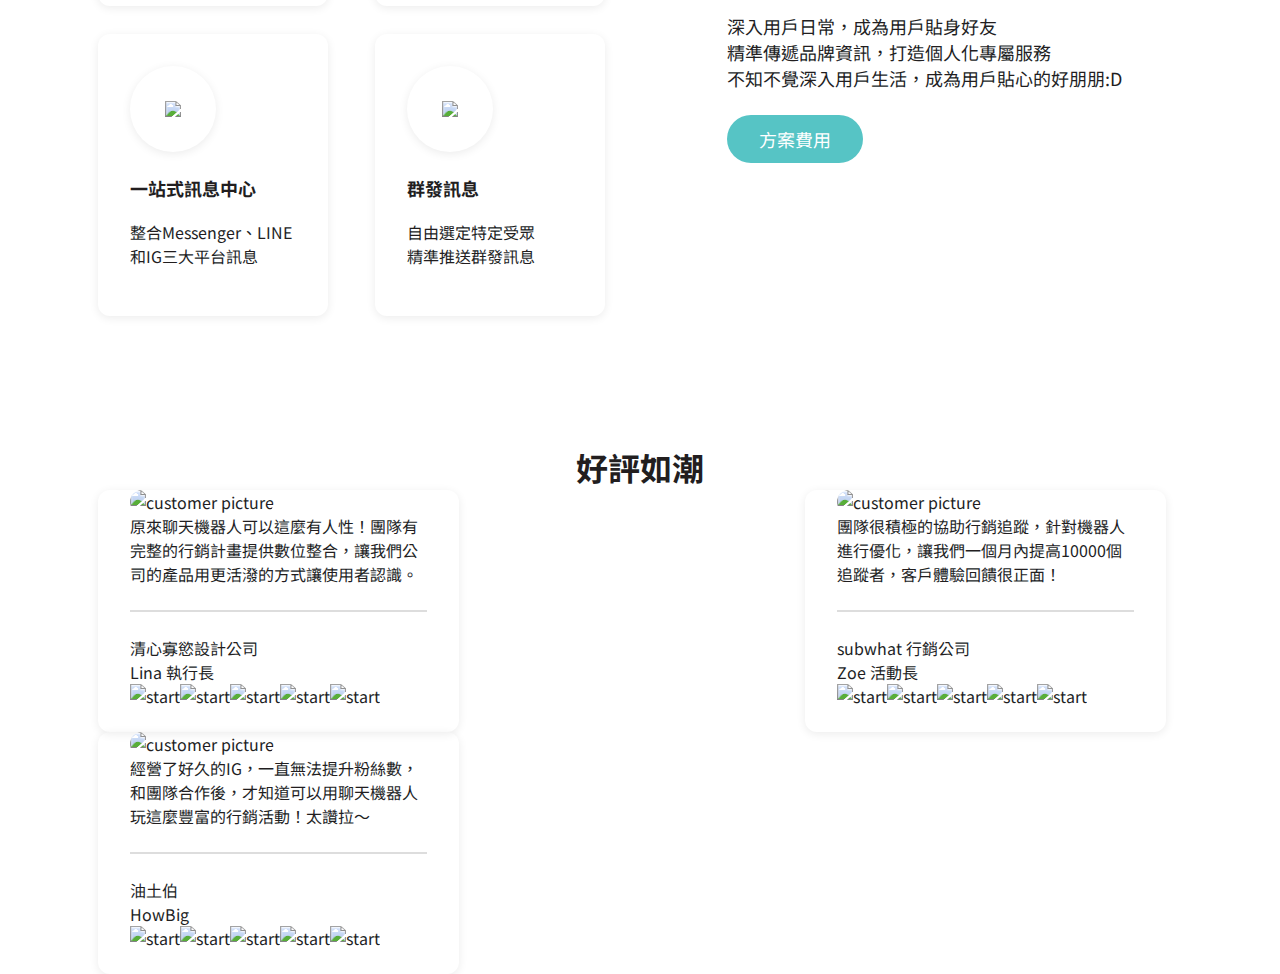
==== commit 25bb23ff: "add comment" ====
--- a/index.html
+++ b/index.html
@@ -117,30 +117,40 @@
       </div>
       <!-- anyrole end -->
 
-<img src="https://raw.githubusercontent.com/hexschool/webLayoutTraining1st/53d3c0b0e4d2885789ac1fcb666e427365a39207/chatTalker_images/ball02.svg" class="dec_circle_middle">
+      <div class="imgwrap">
+        <div class="dec_circle_middle">
+          <img
+            src="https://raw.githubusercontent.com/hexschool/webLayoutTraining1st/53d3c0b0e4d2885789ac1fcb666e427365a39207/chatTalker_images/ball02.svg"
+          />
+        </div>
+      </div>
 
       <div class="persona container card_box_aic">
-        <div class="col-60 mcol-1">
+        <div class="col-7-12 mcol-1">
           <ul class="card_box_ais">
             <li>
               <div class="bg-circle">
                 <img
-                  src="https://raw.githubusercontent.com/hexschool/webLayoutTraining1st/53d3c0b0e4d2885789ac1fcb666e427365a39207/chatTalker_images/icon01.svg"/></div>
-                <h3>無敵轉換術</h3>
-                <p>精準掌握客群來源<br />分析用戶轉化流程</p>              
-            </li>
-            <li>
-              <div class="bg-circle">
-                <img
-                  src="https://raw.githubusercontent.com/hexschool/webLayoutTraining1st/53d3c0b0e4d2885789ac1fcb666e427365a39207/chatTalker_images/icon02.svg"/>
+                  src="https://raw.githubusercontent.com/hexschool/webLayoutTraining1st/53d3c0b0e4d2885789ac1fcb666e427365a39207/chatTalker_images/icon01.svg"
+                />
+              </div>
+              <h3>無敵轉換術</h3>
+              <p>精準掌握客群來源<br />分析用戶轉化流程</p>
+            </li>
+            <li>
+              <div class="bg-circle">
+                <img
+                  src="https://raw.githubusercontent.com/hexschool/webLayoutTraining1st/53d3c0b0e4d2885789ac1fcb666e427365a39207/chatTalker_images/icon02.svg"
+                />
               </div>
               <h3>聊天機器人</h3>
               <p>66款聊天機器人模組<br />自由設計聊天流程</p>
-            </li>            
-            <li>
-              <div class="bg-circle">
-                <img
-                  src="https://raw.githubusercontent.com/hexschool/webLayoutTraining1st/53d3c0b0e4d2885789ac1fcb666e427365a39207/chatTalker_images/icon03.svg"/>
+            </li>
+            <li>
+              <div class="bg-circle">
+                <img
+                  src="https://raw.githubusercontent.com/hexschool/webLayoutTraining1st/53d3c0b0e4d2885789ac1fcb666e427365a39207/chatTalker_images/icon03.svg"
+                />
               </div>
               <h3>一站式訊息中心</h3>
               <p>整合Messenger、LINE<br />和IG三大平台訊息</p>
@@ -148,20 +158,123 @@
             <li>
               <div class="bg-circle">
                 <img
-                  src="https://raw.githubusercontent.com/hexschool/webLayoutTraining1st/53d3c0b0e4d2885789ac1fcb666e427365a39207/chatTalker_images/icon04.svg"/>
+                  src="https://raw.githubusercontent.com/hexschool/webLayoutTraining1st/53d3c0b0e4d2885789ac1fcb666e427365a39207/chatTalker_images/icon04.svg"
+                />
               </div>
               <h3>群發訊息</h3>
               <p>自由選定特定受眾<br />精準推送群發訊息</p>
             </li>
           </ul>
         </div>
-        <div class="col-40 mcol-1 titlebox">
-          <h2 class="fz-32b">快速了解客戶輪廓<br>建立品牌流量池</h2>
-          <p class="fz-18">深入用戶日常，成為用戶貼身好友<br> 精準傳遞品牌資訊，打造個人化專屬服務<br> 不知不覺深入用戶生活，成為用戶貼心的好朋朋:D</p>
+        <div class="col-5-12 mcol-1 titlebox">
+          <h2 class="fz-32b">快速了解客戶輪廓<br />建立品牌流量池</h2>
+          <p class="fz-18">
+            深入用戶日常，成為用戶貼身好友<br />
+            精準傳遞品牌資訊，打造個人化專屬服務<br />
+            不知不覺深入用戶生活，成為用戶貼心的好朋朋:D
+          </p>
           <a href="#" class="btn_base btn_solid">方案費用</a>
         </div>
       </div>
       <!-- persona end -->
+
+      <div class="comment">
+        <h2 class="fz-32b mfz-28 text-center">好評如潮</h2>
+        <ul class="card_box_ais container">
+          <li>
+            <img
+              src="https://raw.githubusercontent.com/hexschool/webLayoutTraining1st/53d3c0b0e4d2885789ac1fcb666e427365a39207/chatTalker_images/user01.jpg"
+              alt="customer picture" class="facepic"
+            />
+            <p>
+              原來聊天機器人可以這麼有人性！團隊有完整的行銷計畫提供數位整合，讓我們公司的產品用更活潑的方式讓使用者認識。
+            </p>
+            <hr />
+            <p>清心寡慾設計公司</p>
+            <div class="card_box_aic">
+              <p>Lina 執行長</p>
+              <div>
+              <img
+                src="https://raw.githubusercontent.com/hexschool/webLayoutTraining1st/53d3c0b0e4d2885789ac1fcb666e427365a39207/chatTalker_images/icon_star.svg"
+                alt="start"
+              /><img
+                src="https://raw.githubusercontent.com/hexschool/webLayoutTraining1st/53d3c0b0e4d2885789ac1fcb666e427365a39207/chatTalker_images/icon_star.svg"
+                alt="start"
+              /><img
+                src="https://raw.githubusercontent.com/hexschool/webLayoutTraining1st/53d3c0b0e4d2885789ac1fcb666e427365a39207/chatTalker_images/icon_star.svg"
+                alt="start"
+              /><img
+                src="https://raw.githubusercontent.com/hexschool/webLayoutTraining1st/53d3c0b0e4d2885789ac1fcb666e427365a39207/chatTalker_images/icon_star.svg"
+                alt="start"
+              /><img
+                src="https://raw.githubusercontent.com/hexschool/webLayoutTraining1st/53d3c0b0e4d2885789ac1fcb666e427365a39207/chatTalker_images/icon_star.svg"
+                alt="start"
+              /></div>
+            </div>
+          </li>
+          <li>
+            <img
+              src="https://raw.githubusercontent.com/hexschool/webLayoutTraining1st/53d3c0b0e4d2885789ac1fcb666e427365a39207/chatTalker_images/user02.jpg"
+              alt="customer picture" class="facepic"
+            />
+            <p>
+              團隊很積極的協助行銷追蹤，針對機器人進行優化，讓我們一個月內提高10000個追蹤者，客戶體驗回饋很正面！
+            </p>
+            <hr />
+            <p>subwhat 行銷公司</p>
+            <div class="card_box_aic">
+              <p>Zoe 活動長</p>
+              <div><img
+                src="https://raw.githubusercontent.com/hexschool/webLayoutTraining1st/53d3c0b0e4d2885789ac1fcb666e427365a39207/chatTalker_images/icon_star.svg"
+                alt="start"
+              /><img
+                src="https://raw.githubusercontent.com/hexschool/webLayoutTraining1st/53d3c0b0e4d2885789ac1fcb666e427365a39207/chatTalker_images/icon_star.svg"
+                alt="start"
+              /><img
+                src="https://raw.githubusercontent.com/hexschool/webLayoutTraining1st/53d3c0b0e4d2885789ac1fcb666e427365a39207/chatTalker_images/icon_star.svg"
+                alt="start"
+              /><img
+                src="https://raw.githubusercontent.com/hexschool/webLayoutTraining1st/53d3c0b0e4d2885789ac1fcb666e427365a39207/chatTalker_images/icon_star.svg"
+                alt="start"
+              /><img
+                src="https://raw.githubusercontent.com/hexschool/webLayoutTraining1st/53d3c0b0e4d2885789ac1fcb666e427365a39207/chatTalker_images/icon_star.svg"
+                alt="start"
+              /></div>
+            </div>
+          </li>
+          <li>
+            <img
+              src="https://raw.githubusercontent.com/hexschool/webLayoutTraining1st/53d3c0b0e4d2885789ac1fcb666e427365a39207/chatTalker_images/user03.jpg"
+              alt="customer picture" class="facepic"
+            />
+            <p>
+              經營了好久的IG，一直無法提升粉絲數，和團隊合作後，才知道可以用聊天機器人玩這麼豐富的行銷活動！太讚拉～
+            </p>
+            <hr />
+            <p>油土伯</p>
+            <div class="card_box_aic">
+              <p>HowBig</p>
+              <div><img
+                src="https://raw.githubusercontent.com/hexschool/webLayoutTraining1st/53d3c0b0e4d2885789ac1fcb666e427365a39207/chatTalker_images/icon_star.svg"
+                alt="start"
+              /><img
+                src="https://raw.githubusercontent.com/hexschool/webLayoutTraining1st/53d3c0b0e4d2885789ac1fcb666e427365a39207/chatTalker_images/icon_star.svg"
+                alt="start"
+              /><img
+                src="https://raw.githubusercontent.com/hexschool/webLayoutTraining1st/53d3c0b0e4d2885789ac1fcb666e427365a39207/chatTalker_images/icon_star.svg"
+                alt="start"
+              /><img
+                src="https://raw.githubusercontent.com/hexschool/webLayoutTraining1st/53d3c0b0e4d2885789ac1fcb666e427365a39207/chatTalker_images/icon_star.svg"
+                alt="start"
+              /><img
+                src="https://raw.githubusercontent.com/hexschool/webLayoutTraining1st/53d3c0b0e4d2885789ac1fcb666e427365a39207/chatTalker_images/icon_star.svg"
+                alt="start"
+              /></div>
+            </div>
+          </li>
+        </ul>
+      </div>
+      <!-- comment end -->
 
       <!-- main end -->
     </main>
--- a/scss/all.css
+++ b/scss/all.css
@@ -160,10 +160,10 @@
 }
 
 .container {
-  max-width: 1128px;
+  max-width: 1100px;
   margin: 0 auto;
-  padding-left: 20px;
-  padding-right: 20px;
+  padding-left: 8px;
+  padding-right: 8px;
 }
 
 @media (max-width: 992px) {
@@ -261,12 +261,12 @@
   width: 25%;
 }
 
-.col-40 {
-  width: 44%;
-}
-
-.col-60 {
-  width: 56%;
+.col-5-12 {
+  width: 42%;
+}
+
+.col-7-12 {
+  width: 58%;
 }
 
 @media (max-width: 992px) {
@@ -410,14 +410,23 @@
           transform: translateX(-65%) translateY(-50%);
 }
 
+.imgwrap {
+  position: relative;
+  margin-top: -117px;
+  outline: 1px #00000014;
+}
+
 .dec_circle_middle {
   position: absolute;
   right: 0;
-  max-width: 360px;
-  -webkit-transform: translateX(12%) translateY(-40%);
-          transform: translateX(12%) translateY(-40%);
+  width: 310px;
+  overflow-x: hidden;
   z-index: -1;
-  width: 310px;
+}
+
+.dec_circle_middle img {
+  -webkit-transform: translateX(100px);
+          transform: translateX(100px);
 }
 
 @media (max-width: 992px) {
@@ -426,10 +435,15 @@
     -webkit-transform: translateX(-65%) translateY(100%);
             transform: translateX(-65%) translateY(100%);
   }
+  .imgwrap {
+    margin-top: -103px;
+  }
   .dec_circle_middle {
     width: 135px;
-    -webkit-transform: translateX(20%) translateY(-80%);
-            transform: translateX(20%) translateY(-80%);
+  }
+  .dec_circle_middle img {
+    -webkit-transform: translateX(47px);
+            transform: translateX(47px);
   }
 }
 
@@ -547,7 +561,7 @@
 }
 
 .persona {
-  margin-top: 100px;
+  margin-top: 217px;
 }
 
 .persona ul {
@@ -569,7 +583,7 @@
 }
 
 .persona li:nth-child(odd) {
-  margin-right: 8%;
+  margin-right: 47px;
 }
 
 .persona h2 {
@@ -610,6 +624,7 @@
   .persona {
     -ms-flex-wrap: wrap-reverse;
         flex-wrap: wrap-reverse;
+    margin-top: 163px;
   }
   .persona ul {
     -webkit-box-pack: center;
@@ -628,4 +643,37 @@
     margin-bottom: 44px;
   }
 }
+
+.comment {
+  margin-top: 100px;
+}
+
+.comment hr {
+  border: 1px solid #DDDDDD;
+  margin-top: 24px;
+  margin-bottom: 24px;
+}
+
+.comment li {
+  width: 33.333%;
+  padding-left: 16px;
+  padding-right: 16px;
+  -webkit-box-shadow: 0px 2px 10px #00000014;
+          box-shadow: 0px 2px 10px #00000014;
+  border-radius: 12px;
+  margin-right: 16px;
+  padding: 0 32px 24px 32px;
+}
+
+.facepic {
+  border-radius: 50px;
+  width: 80px;
+}
+
+@media (max-width: 992px) {
+  hr {
+    margin-top: 16px;
+    margin-bottom: 16px;
+  }
+}
 /*# sourceMappingURL=all.css.map */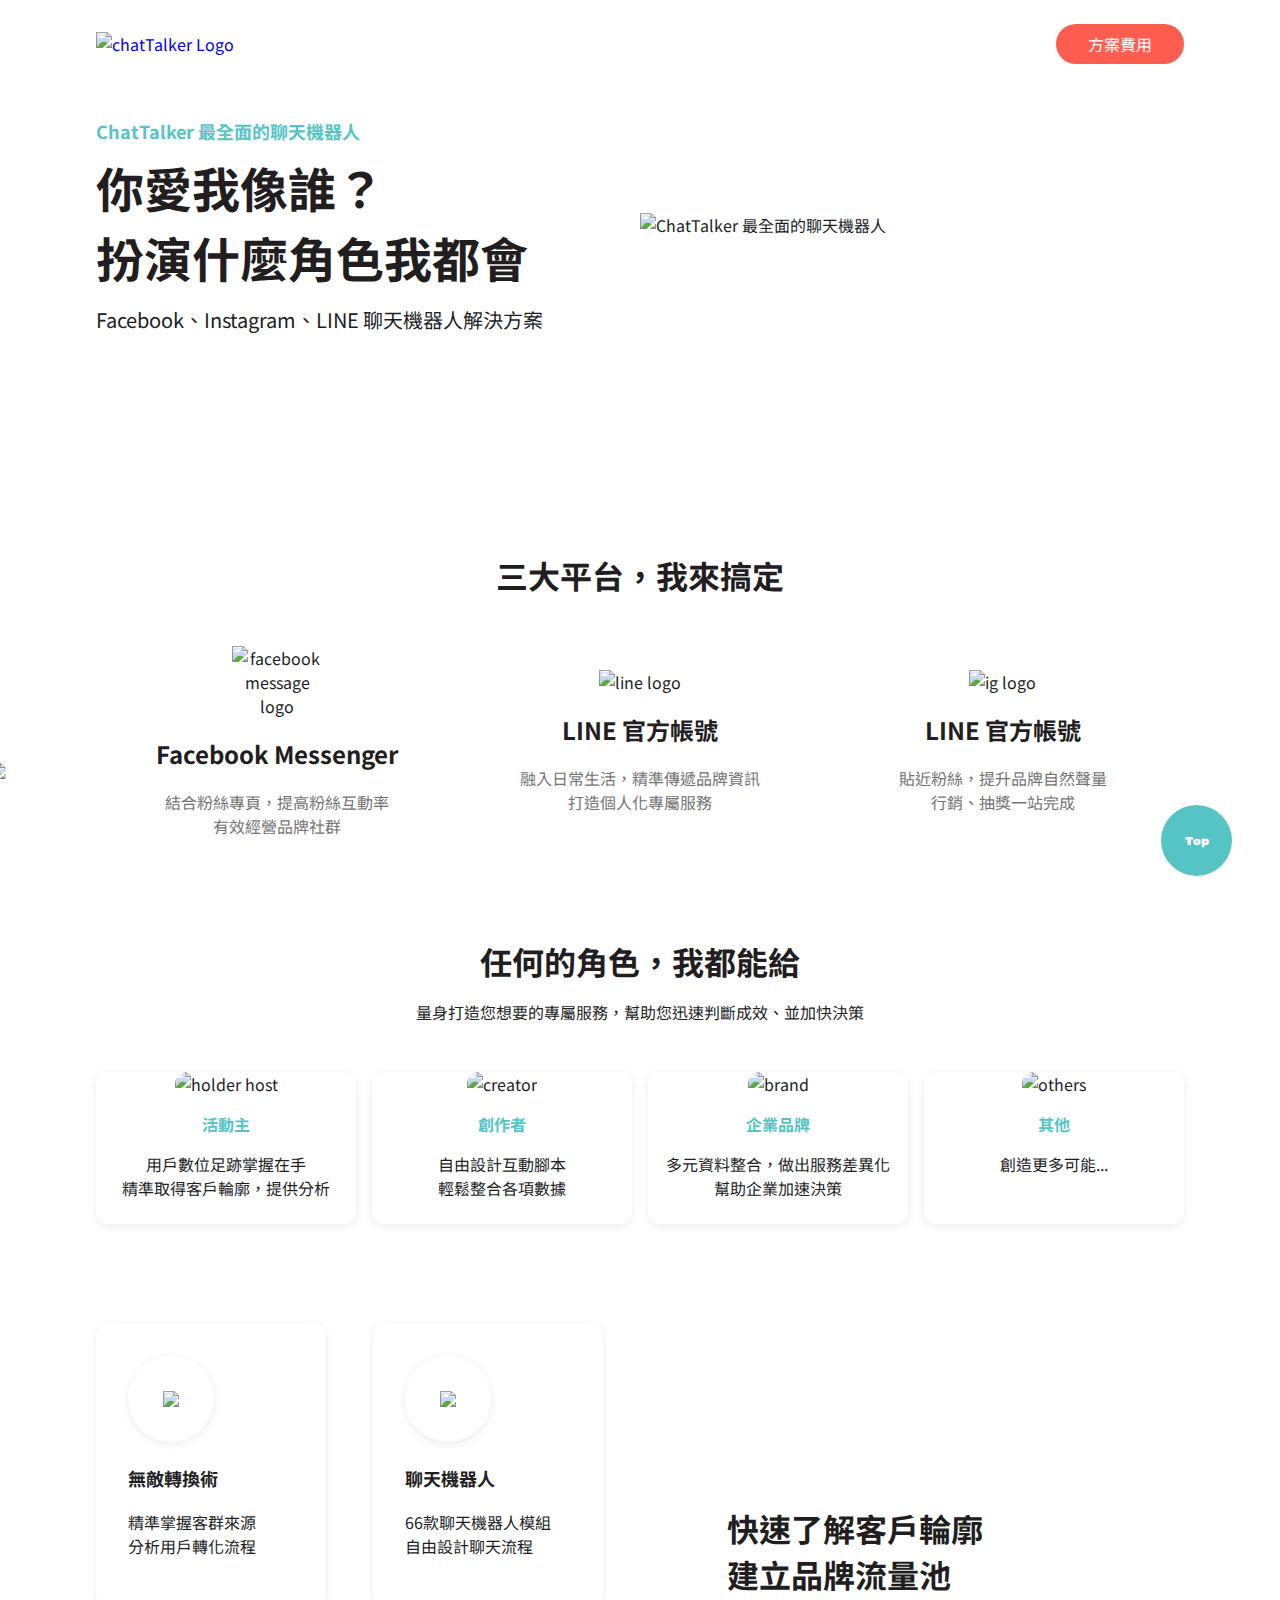
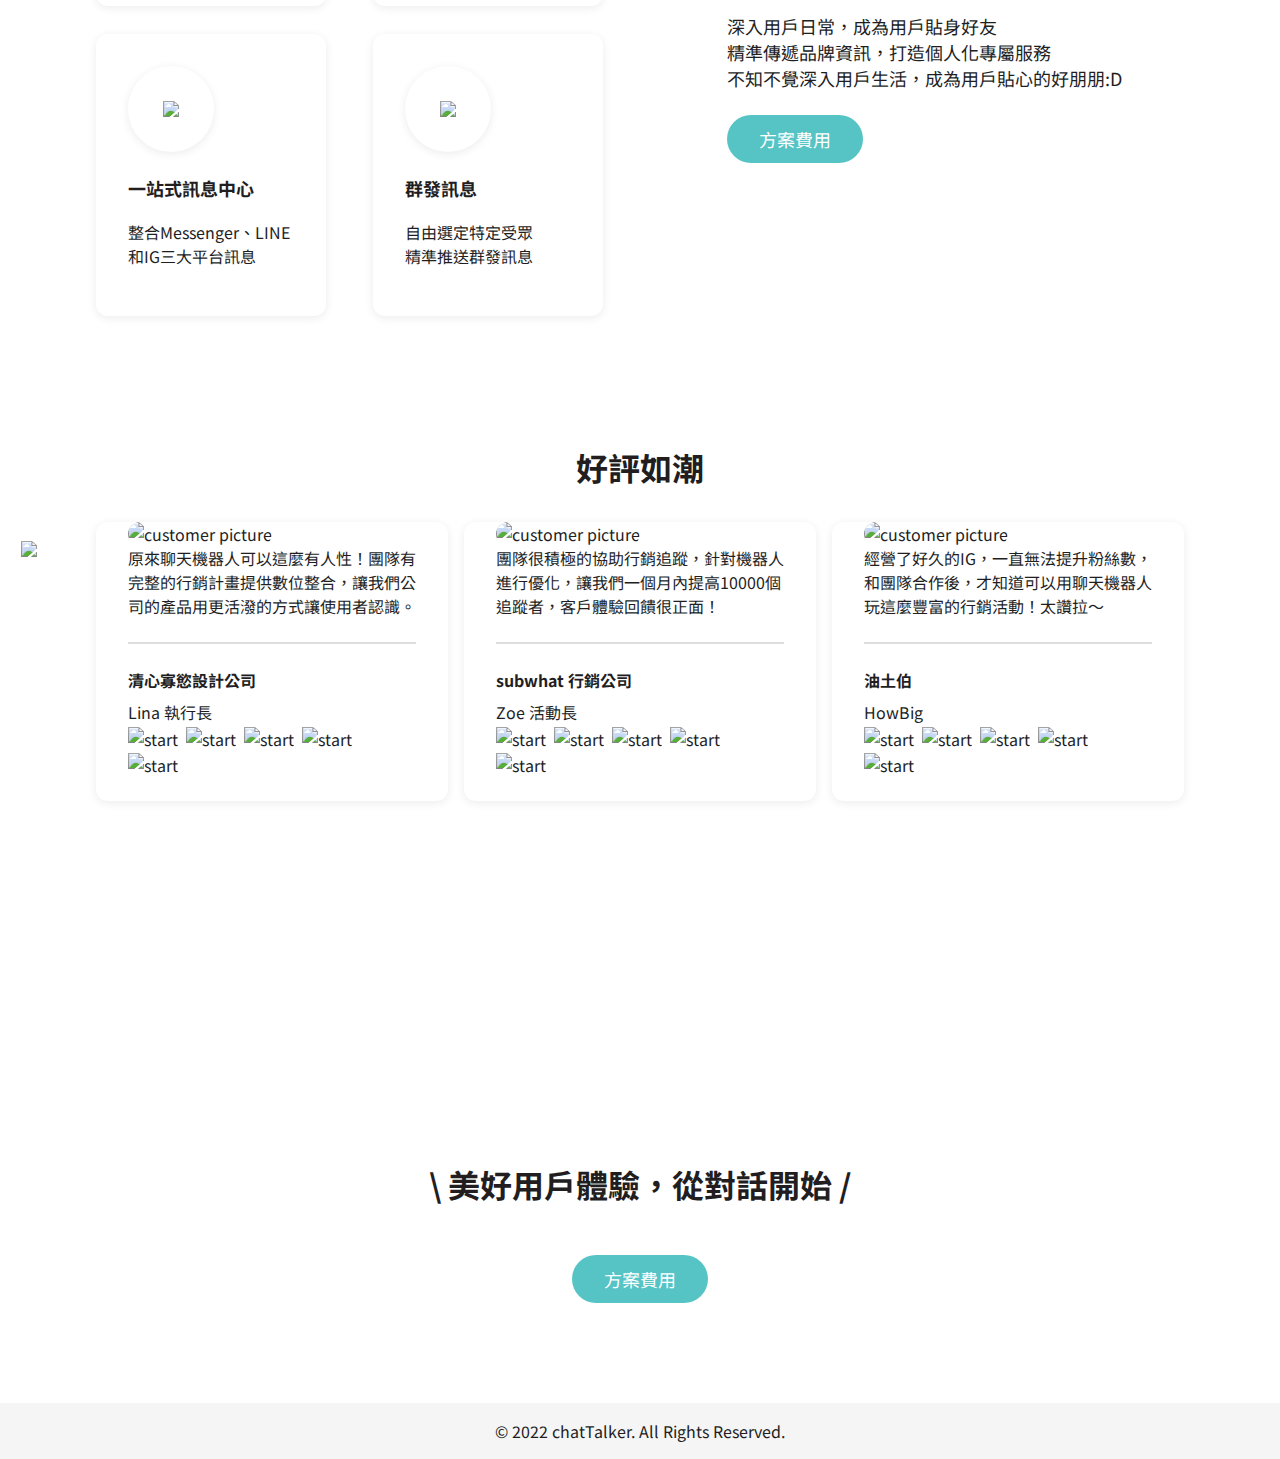
==== commit e8b8d80d: "page1" ====
--- a/index.html
+++ b/index.html
@@ -8,6 +8,8 @@
     <title>ChatTalker 最全面的聊天機器人</title>
   </head>
   <body>
+    <div class="stickyTop text-center fz-16"><button>Top</button> </div>
+
     <header>
       <nav>
         <div class="container card_box_aic">
@@ -178,106 +180,128 @@
       </div>
       <!-- persona end -->
 
-      <div class="comment">
+      <div class="comment container">
         <h2 class="fz-32b mfz-28 text-center">好評如潮</h2>
-        <ul class="card_box_ais container">
+        <img
+          src="https://raw.githubusercontent.com/hexschool/webLayoutTraining1st/53d3c0b0e4d2885789ac1fcb666e427365a39207/chatTalker_images/ball03.svg"
+          class="dec_circle_bottom"
+        />
+        <ul class="card_box_ais">
           <li>
             <img
               src="https://raw.githubusercontent.com/hexschool/webLayoutTraining1st/53d3c0b0e4d2885789ac1fcb666e427365a39207/chatTalker_images/user01.jpg"
-              alt="customer picture" class="facepic"
-            />
-            <p>
+              alt="customer picture"
+              class="facepic"
+            />
+            <p class="textbye">
               原來聊天機器人可以這麼有人性！團隊有完整的行銷計畫提供數位整合，讓我們公司的產品用更活潑的方式讓使用者認識。
             </p>
             <hr />
-            <p>清心寡慾設計公司</p>
-            <div class="card_box_aic">
+            <p class="fz-16b">清心寡慾設計公司</p>
+            <div class="card_box_aic name-rate">
               <p>Lina 執行長</p>
-              <div>
-              <img
-                src="https://raw.githubusercontent.com/hexschool/webLayoutTraining1st/53d3c0b0e4d2885789ac1fcb666e427365a39207/chatTalker_images/icon_star.svg"
-                alt="start"
-              /><img
-                src="https://raw.githubusercontent.com/hexschool/webLayoutTraining1st/53d3c0b0e4d2885789ac1fcb666e427365a39207/chatTalker_images/icon_star.svg"
-                alt="start"
-              /><img
-                src="https://raw.githubusercontent.com/hexschool/webLayoutTraining1st/53d3c0b0e4d2885789ac1fcb666e427365a39207/chatTalker_images/icon_star.svg"
-                alt="start"
-              /><img
-                src="https://raw.githubusercontent.com/hexschool/webLayoutTraining1st/53d3c0b0e4d2885789ac1fcb666e427365a39207/chatTalker_images/icon_star.svg"
-                alt="start"
-              /><img
-                src="https://raw.githubusercontent.com/hexschool/webLayoutTraining1st/53d3c0b0e4d2885789ac1fcb666e427365a39207/chatTalker_images/icon_star.svg"
-                alt="start"
-              /></div>
+              <div class="rate">
+                <img
+                  src="https://raw.githubusercontent.com/hexschool/webLayoutTraining1st/53d3c0b0e4d2885789ac1fcb666e427365a39207/chatTalker_images/icon_star.svg"
+                  alt="start"
+                /><img
+                  src="https://raw.githubusercontent.com/hexschool/webLayoutTraining1st/53d3c0b0e4d2885789ac1fcb666e427365a39207/chatTalker_images/icon_star.svg"
+                  alt="start"
+                /><img
+                  src="https://raw.githubusercontent.com/hexschool/webLayoutTraining1st/53d3c0b0e4d2885789ac1fcb666e427365a39207/chatTalker_images/icon_star.svg"
+                  alt="start"
+                /><img
+                  src="https://raw.githubusercontent.com/hexschool/webLayoutTraining1st/53d3c0b0e4d2885789ac1fcb666e427365a39207/chatTalker_images/icon_star.svg"
+                  alt="start"
+                /><img
+                  src="https://raw.githubusercontent.com/hexschool/webLayoutTraining1st/53d3c0b0e4d2885789ac1fcb666e427365a39207/chatTalker_images/icon_star.svg"
+                  alt="start"
+                />
+              </div>
             </div>
           </li>
           <li>
             <img
               src="https://raw.githubusercontent.com/hexschool/webLayoutTraining1st/53d3c0b0e4d2885789ac1fcb666e427365a39207/chatTalker_images/user02.jpg"
-              alt="customer picture" class="facepic"
-            />
-            <p>
+              alt="customer picture"
+              class="facepic"
+            />
+            <p class="textbye">
               團隊很積極的協助行銷追蹤，針對機器人進行優化，讓我們一個月內提高10000個追蹤者，客戶體驗回饋很正面！
             </p>
             <hr />
-            <p>subwhat 行銷公司</p>
-            <div class="card_box_aic">
+            <p class="fz-16b">subwhat 行銷公司</p>
+            <div class="card_box_aic name-rate">
               <p>Zoe 活動長</p>
-              <div><img
-                src="https://raw.githubusercontent.com/hexschool/webLayoutTraining1st/53d3c0b0e4d2885789ac1fcb666e427365a39207/chatTalker_images/icon_star.svg"
-                alt="start"
-              /><img
-                src="https://raw.githubusercontent.com/hexschool/webLayoutTraining1st/53d3c0b0e4d2885789ac1fcb666e427365a39207/chatTalker_images/icon_star.svg"
-                alt="start"
-              /><img
-                src="https://raw.githubusercontent.com/hexschool/webLayoutTraining1st/53d3c0b0e4d2885789ac1fcb666e427365a39207/chatTalker_images/icon_star.svg"
-                alt="start"
-              /><img
-                src="https://raw.githubusercontent.com/hexschool/webLayoutTraining1st/53d3c0b0e4d2885789ac1fcb666e427365a39207/chatTalker_images/icon_star.svg"
-                alt="start"
-              /><img
-                src="https://raw.githubusercontent.com/hexschool/webLayoutTraining1st/53d3c0b0e4d2885789ac1fcb666e427365a39207/chatTalker_images/icon_star.svg"
-                alt="start"
-              /></div>
+              <div class="rate">
+                <img
+                  src="https://raw.githubusercontent.com/hexschool/webLayoutTraining1st/53d3c0b0e4d2885789ac1fcb666e427365a39207/chatTalker_images/icon_star.svg"
+                  alt="start"
+                /><img
+                  src="https://raw.githubusercontent.com/hexschool/webLayoutTraining1st/53d3c0b0e4d2885789ac1fcb666e427365a39207/chatTalker_images/icon_star.svg"
+                  alt="start"
+                /><img
+                  src="https://raw.githubusercontent.com/hexschool/webLayoutTraining1st/53d3c0b0e4d2885789ac1fcb666e427365a39207/chatTalker_images/icon_star.svg"
+                  alt="start"
+                /><img
+                  src="https://raw.githubusercontent.com/hexschool/webLayoutTraining1st/53d3c0b0e4d2885789ac1fcb666e427365a39207/chatTalker_images/icon_star.svg"
+                  alt="start"
+                /><img
+                  src="https://raw.githubusercontent.com/hexschool/webLayoutTraining1st/53d3c0b0e4d2885789ac1fcb666e427365a39207/chatTalker_images/icon_star.svg"
+                  alt="start"
+                />
+              </div>
             </div>
           </li>
           <li>
             <img
               src="https://raw.githubusercontent.com/hexschool/webLayoutTraining1st/53d3c0b0e4d2885789ac1fcb666e427365a39207/chatTalker_images/user03.jpg"
-              alt="customer picture" class="facepic"
-            />
-            <p>
+              alt="customer picture"
+              class="facepic"
+            />
+            <p class="textbye">
               經營了好久的IG，一直無法提升粉絲數，和團隊合作後，才知道可以用聊天機器人玩這麼豐富的行銷活動！太讚拉～
             </p>
             <hr />
-            <p>油土伯</p>
-            <div class="card_box_aic">
+            <p class="fz-16b">油土伯</p>
+            <div class="card_box_aic name-rate">
               <p>HowBig</p>
-              <div><img
-                src="https://raw.githubusercontent.com/hexschool/webLayoutTraining1st/53d3c0b0e4d2885789ac1fcb666e427365a39207/chatTalker_images/icon_star.svg"
-                alt="start"
-              /><img
-                src="https://raw.githubusercontent.com/hexschool/webLayoutTraining1st/53d3c0b0e4d2885789ac1fcb666e427365a39207/chatTalker_images/icon_star.svg"
-                alt="start"
-              /><img
-                src="https://raw.githubusercontent.com/hexschool/webLayoutTraining1st/53d3c0b0e4d2885789ac1fcb666e427365a39207/chatTalker_images/icon_star.svg"
-                alt="start"
-              /><img
-                src="https://raw.githubusercontent.com/hexschool/webLayoutTraining1st/53d3c0b0e4d2885789ac1fcb666e427365a39207/chatTalker_images/icon_star.svg"
-                alt="start"
-              /><img
-                src="https://raw.githubusercontent.com/hexschool/webLayoutTraining1st/53d3c0b0e4d2885789ac1fcb666e427365a39207/chatTalker_images/icon_star.svg"
-                alt="start"
-              /></div>
+              <div class="rate">
+                <img
+                  src="https://raw.githubusercontent.com/hexschool/webLayoutTraining1st/53d3c0b0e4d2885789ac1fcb666e427365a39207/chatTalker_images/icon_star.svg"
+                  alt="start"
+                /><img
+                  src="https://raw.githubusercontent.com/hexschool/webLayoutTraining1st/53d3c0b0e4d2885789ac1fcb666e427365a39207/chatTalker_images/icon_star.svg"
+                  alt="start"
+                /><img
+                  src="https://raw.githubusercontent.com/hexschool/webLayoutTraining1st/53d3c0b0e4d2885789ac1fcb666e427365a39207/chatTalker_images/icon_star.svg"
+                  alt="start"
+                /><img
+                  src="https://raw.githubusercontent.com/hexschool/webLayoutTraining1st/53d3c0b0e4d2885789ac1fcb666e427365a39207/chatTalker_images/icon_star.svg"
+                  alt="start"
+                /><img
+                  src="https://raw.githubusercontent.com/hexschool/webLayoutTraining1st/53d3c0b0e4d2885789ac1fcb666e427365a39207/chatTalker_images/icon_star.svg"
+                  alt="start"
+                />
+              </div>
             </div>
           </li>
         </ul>
       </div>
       <!-- comment end -->
-
-      <!-- main end -->
     </main>
-    <!-- body end -->
+    <!-- main end -->
+
+    <footer>
+      <div class="footerBanner text-center">
+        <p class="fz-32b mfz-24">\ 美好用戶體驗，從對話開始 /</p>
+        <a href="#" class="btn_solid btn_base">方案費用</a>
+      </div>
+
+      <div class="footerBottom text-center">
+        © 2022 chatTalker. All Rights Reserved.
+      </div>
+    </footer>
   </body>
+  <!-- body end -->
 </html>
--- a/scss/all.css
+++ b/scss/all.css
@@ -160,15 +160,54 @@
 }
 
 .container {
-  max-width: 1100px;
+  max-width: 1128px;
   margin: 0 auto;
-  padding-left: 8px;
-  padding-right: 8px;
+  padding-left: 20px;
+  padding-right: 20px;
 }
 
 @media (max-width: 992px) {
   .container {
     max-width: 660px;
+  }
+}
+
+.stickyTop button {
+  border-radius: 50px;
+  border: 0px;
+  background-color: #56C4C5;
+  font-family: 'Wendy One', sans-serif;
+  color: #FFFFFF;
+  display: absolute;
+  position: fixed;
+  bottom: 24px;
+  right: 48px;
+  width: 71px;
+  height: 71px;
+}
+
+.stickyTop button:hover {
+  background-color: #2e8687;
+  border: 5px solid #2e8687;
+  width: 74px;
+  height: 74px;
+  bottom: 22px;
+  right: 46px;
+}
+
+@media (max-width: 992px) {
+  .stickyTop button {
+    font-size: 14px;
+    width: 50px;
+    height: 50px;
+    bottom: 16px;
+    right: 16px;
+  }
+  .stickyTop button:hover {
+    width: 54px;
+    height: 54px;
+    bottom: 14px;
+    right: 14px;
   }
 }
 
@@ -190,13 +229,13 @@
 }
 
 .fz-18b {
-  font-size: 18;
+  font-size: 18px;
   font-weight: 700;
   line-height: 26px;
 }
 
 .fz-16b {
-  font-size: 16;
+  font-size: 16px;
   font-weight: 700;
 }
 
@@ -386,6 +425,7 @@
   }
   header .logo {
     height: 24px;
+    vertical-align: middle;
   }
   header .banner {
     -webkit-box-orient: vertical;
@@ -429,6 +469,13 @@
           transform: translateX(100px);
 }
 
+.dec_circle_bottom {
+  max-width: 150px;
+  margin-left: -75px;
+  z-index: -99;
+  position: relative;
+}
+
 @media (max-width: 992px) {
   .dec_circle_top {
     width: 126px;
@@ -451,19 +498,12 @@
   margin-top: -240px;
 }
 
-.socialapp ul {
-  padding-left: 40px;
-  padding-right: 40px;
-}
-
 .socialapp h2 {
   margin-bottom: 48px;
 }
 
 .socialapp li {
   width: 33.3333%;
-  padding-left: 28px;
-  padding-right: 28px;
   text-align: center;
 }
 
@@ -489,8 +529,6 @@
   }
   .socialapp li {
     width: 100%;
-    padding-left: 0px;
-    padding-right: 0px;
     margin-bottom: 24px;
   }
   .socialapp h3 {
@@ -512,17 +550,18 @@
 }
 
 .anyrole li {
-  width: 23%;
-  padding-left: 0px;
-  padding-right: 0px;
+  width: calc(100% / 4 - 12px);
   border-radius: 12px;
   -webkit-box-shadow: 0px 2px 10px #00000014;
           box-shadow: 0px 2px 10px #00000014;
   text-align: center;
-  margin-right: 4px;
-  margin-left: 4px;
+  margin-right: 16px;
   padding-bottom: 24px;
   background-color: #FFFFFF;
+}
+
+.anyrole li:nth-last-child(1) {
+  margin-right: 0;
 }
 
 .anyrole li img {
@@ -546,11 +585,10 @@
     -webkit-box-pack: center;
         -ms-flex-pack: center;
             justify-content: center;
+    margin-right: 0;
   }
   .anyrole li {
     width: 260px;
-    padding-left: 0px;
-    padding-right: 0px;
     margin-bottom: 24px;
     margin-right: 8px;
     margin-left: 8px;
@@ -648,6 +686,15 @@
   margin-top: 100px;
 }
 
+.comment h2 {
+  margin-top: 72px;
+  margin-bottom: 48px;
+}
+
+.comment ul {
+  margin-top: -40px;
+}
+
 .comment hr {
   border: 1px solid #DDDDDD;
   margin-top: 24px;
@@ -655,25 +702,91 @@
 }
 
 .comment li {
-  width: 33.333%;
-  padding-left: 16px;
-  padding-right: 16px;
+  width: calc(100%/3 - 10.67px);
   -webkit-box-shadow: 0px 2px 10px #00000014;
           box-shadow: 0px 2px 10px #00000014;
   border-radius: 12px;
   margin-right: 16px;
   padding: 0 32px 24px 32px;
+  background-color: #FFFFFF;
+}
+
+.comment li:nth-last-child(1) {
+  margin-right: 0px;
+}
+
+.comment .textbye {
+  overflow: hidden;
+  text-overflow: ellipsis;
+  display: -webkit-box;
+  -webkit-line-clamp: 3;
+  -webkit-box-orient: vertical;
 }
 
 .facepic {
   border-radius: 50px;
   width: 80px;
-}
-
-@media (max-width: 992px) {
-  hr {
+  margin-top: -56px;
+}
+
+.name-rate {
+  margin-top: 8px;
+}
+
+.rate img {
+  margin-right: 8px;
+  vertical-align: middle;
+}
+
+@media (max-width: 992px) {
+  .comment li {
+    width: 100%;
+    margin-bottom: 32px;
+  }
+  .comment hr {
     margin-top: 16px;
     margin-bottom: 16px;
   }
 }
+
+.footerBanner {
+  margin-top: 100px;
+  margin-bottom: 100px;
+  background-image: url("https://raw.githubusercontent.com/hexschool/webLayoutTraining1st/53d3c0b0e4d2885789ac1fcb666e427365a39207/chatTalker_images/home_footer.svg");
+  background-repeat: no-repeat;
+  background-position: center;
+  background-size: cover;
+  width: 100%;
+  padding-top: 260px;
+}
+
+.footerBanner p {
+  margin-bottom: 48px;
+}
+
+.footerBanner .btn_base {
+  margin: 0 auto;
+}
+
+.footerBottom {
+  padding-top: 16px;
+  padding-bottom: 16px;
+  background-color: #F5F5F5;
+}
+
+@media (max-width: 992px) {
+  .footerBanner {
+    padding-top: 293px;
+    margin-bottom: 60px;
+    margin-top: 60px;
+  }
+}
+
+@media (max-width: 624px) {
+  .footerBanner {
+    background-size: contain;
+    background-image: url("https://raw.githubusercontent.com/hexschool/webLayoutTraining1st/53d3c0b0e4d2885789ac1fcb666e427365a39207/chatTalker_images/footer_sm.svg");
+    background-position: top;
+  }
+}
 /*# sourceMappingURL=all.css.map */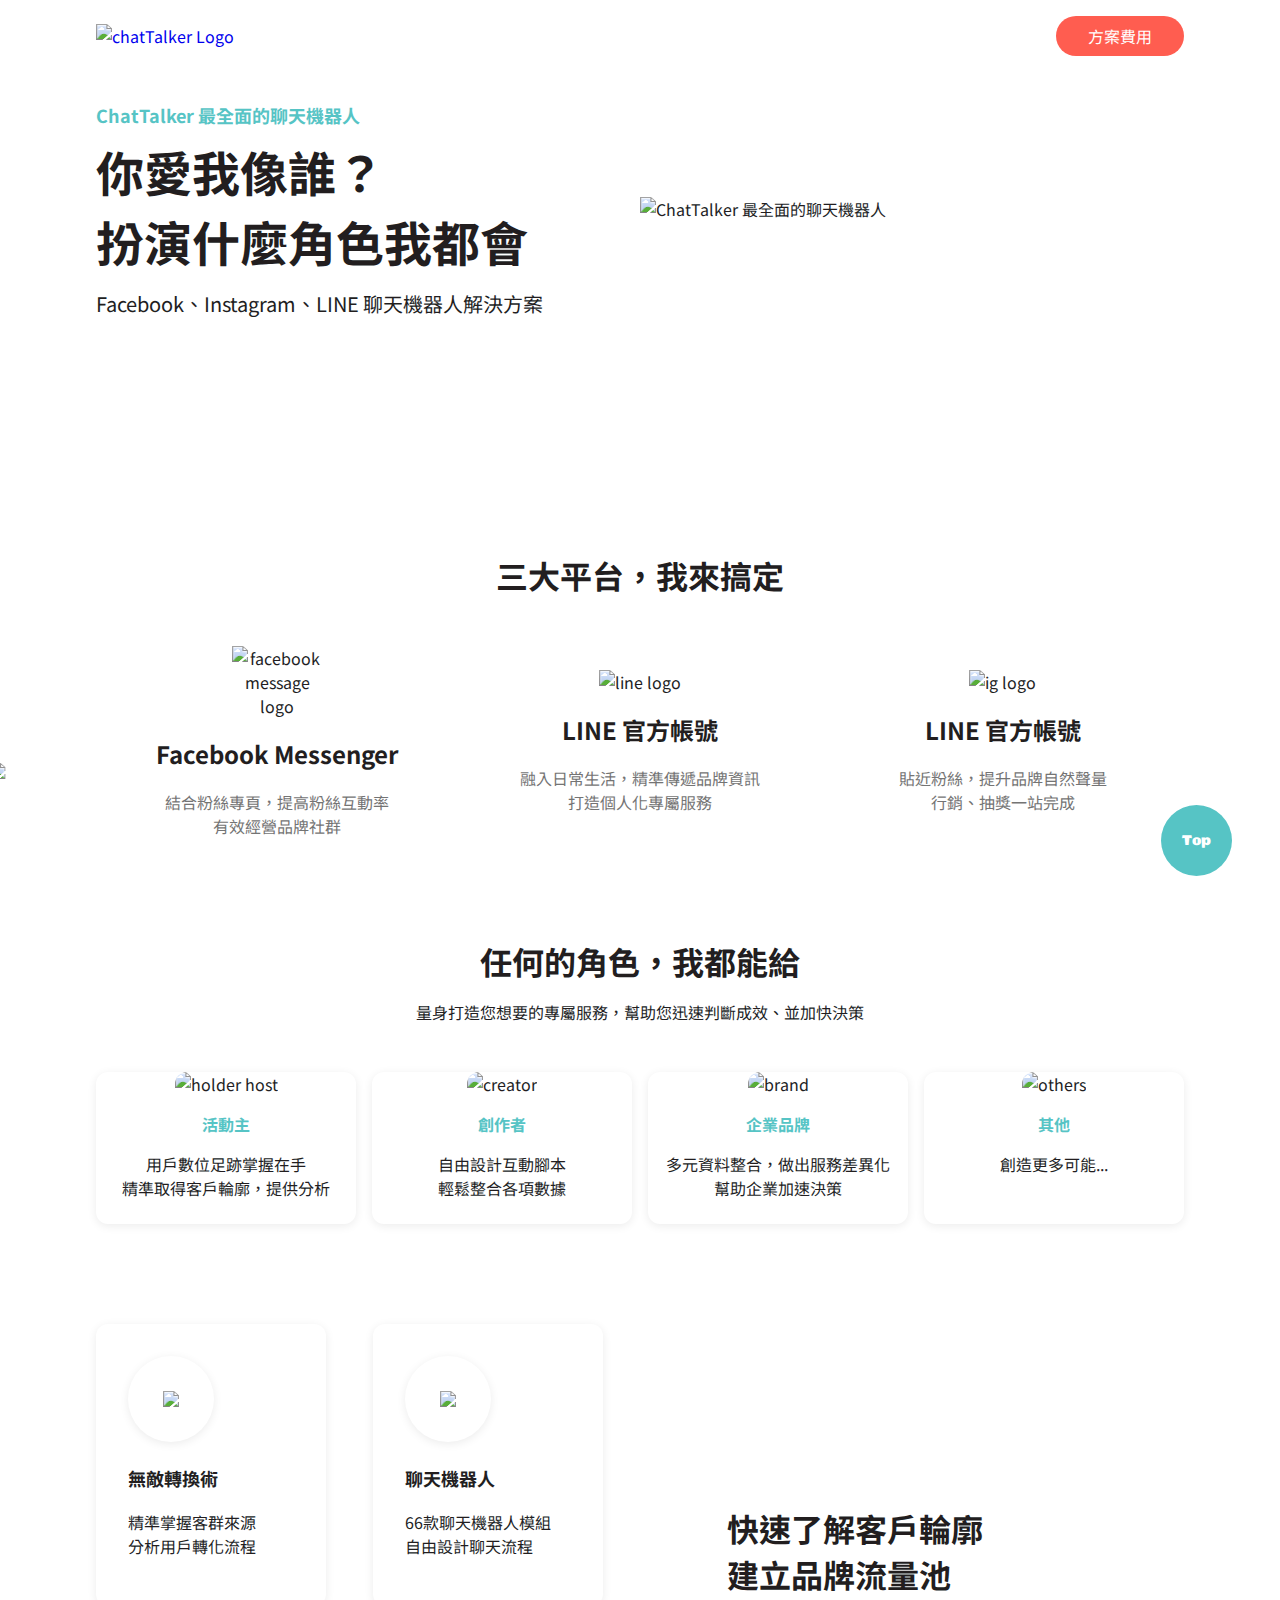
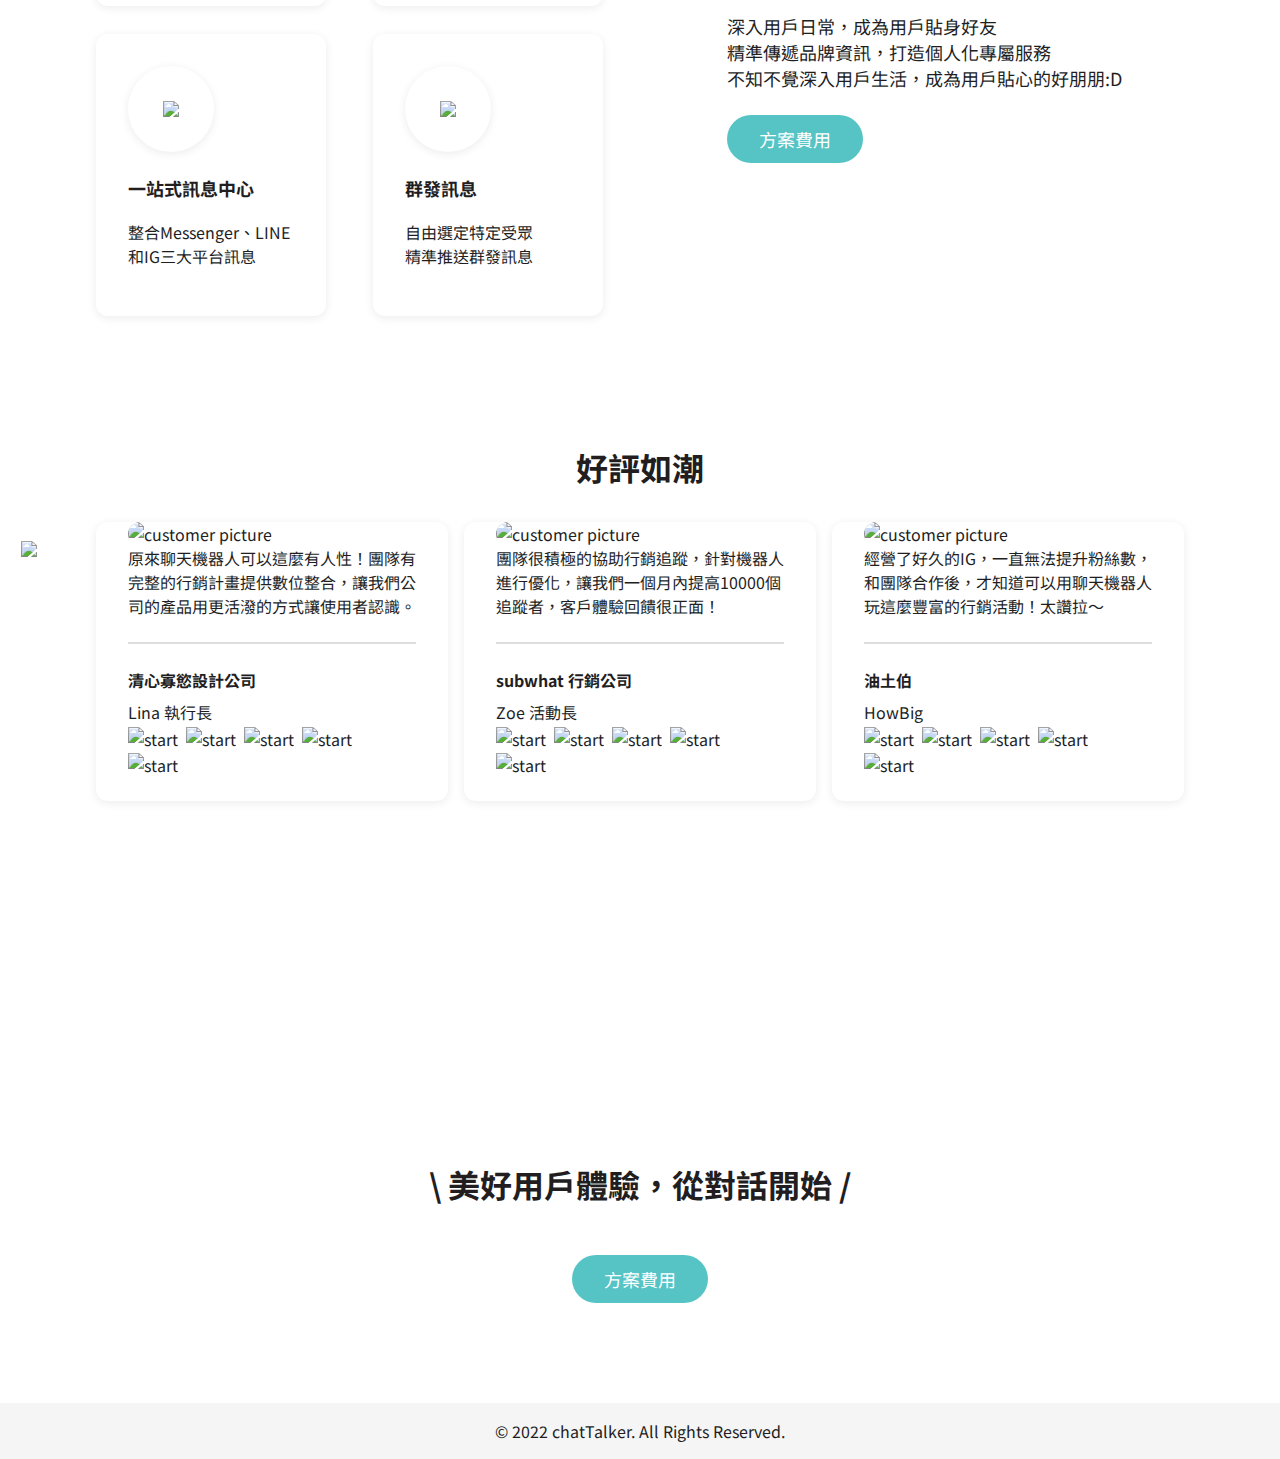
==== commit 8a812c89: "index" ====
--- a/index.html
+++ b/index.html
@@ -5,32 +5,31 @@
     <meta http-equiv="X-UA-Compatible" content="IE=edge" />
     <meta name="viewport" content="width=device-width, initial-scale=1.0" />
     <link rel="stylesheet" href="scss/all.css" />
+    <script src="https://ajax.aspnetcdn.com/ajax/jQuery/jquery-3.6.0.min.js"></script>
     <title>ChatTalker 最全面的聊天機器人</title>
   </head>
   <body>
-    <div class="stickyTop text-center fz-16"><button>Top</button> </div>
-
-    <header>
-      <nav>
-        <div class="container card_box_aic">
-          <a href="#"
-            ><img
-              class="logo"
-              src="https://raw.githubusercontent.com/hexschool/webLayoutTraining1st/53d3c0b0e4d2885789ac1fcb666e427365a39207/chatTalker_images/logo.png"
-              alt="chatTalker Logo"
-          /></a>
-
-          <a href="#" class="btn_nav btn_base">方案費用</a>
-        </div>
-      </nav>
+    <button type="button" class="stickyTop text-center fz-16">Top</button>
+
+    <header class="index_bg">
+      <div class="m_yellowbb">
+      <nav class="container card_box_aic">
+        <a href="index.html"
+          ><img
+            class="logo"
+            src="https://raw.githubusercontent.com/hexschool/webLayoutTraining1st/53d3c0b0e4d2885789ac1fcb666e427365a39207/chatTalker_images/logo.png"
+            alt="chatTalker Logo"
+        /></a>
+        <a href="price.html" class="btn_nav btn_base">方案費用</a>
+      </nav></div>
 
       <div class="banner container card_box_aic">
         <div class="col-2 mcol-1">
           <h1 class="fz-18b mfz-16 fc-green">ChatTalker 最全面的聊天機器人</h1>
-          <h5 class="fz-48b mfz-32">你愛我像誰？<br />扮演什麼角色我都會</h5>
-          <h4 class="fz-20 mfz-16">
+          <h3 class="fz-48b mfz-32">你愛我像誰？<br />扮演什麼角色我都會</h3>
+          <h2 class="fz-20 mfz-16">
             Facebook、Instagram、LINE 聊天機器人解決方案
-          </h4>
+          </h2>
         </div>
         <img
           class="col-2 mcol-1"
@@ -54,7 +53,7 @@
               src="https://raw.githubusercontent.com/hexschool/webLayoutTraining1st/53d3c0b0e4d2885789ac1fcb666e427365a39207/chatTalker_images/messenger.svg"
               alt="facebook message logo"
             />
-            <h3>Facebook Messenger</h3>
+            <h4>Facebook Messenger</h4>
             <p>結合粉絲專頁，提高粉絲互動率<br />有效經營品牌社群</p>
           </li>
           <li>
@@ -62,7 +61,7 @@
               src="https://raw.githubusercontent.com/hexschool/webLayoutTraining1st/53d3c0b0e4d2885789ac1fcb666e427365a39207/chatTalker_images/line.svg"
               alt="line logo"
             />
-            <h3>LINE 官方帳號</h3>
+            <h4>LINE 官方帳號</h4>
             <p>融入日常生活，精準傳遞品牌資訊<br />打造個人化專屬服務</p>
           </li>
           <li>
@@ -70,7 +69,7 @@
               src="https://raw.githubusercontent.com/hexschool/webLayoutTraining1st/53d3c0b0e4d2885789ac1fcb666e427365a39207/chatTalker_images/instagram.svg"
               alt="ig logo"
             />
-            <h3>LINE 官方帳號</h3>
+            <h4>LINE 官方帳號</h4>
             <p>貼近粉絲，提升品牌自然聲量<br />行銷、抽獎一站完成</p>
           </li>
         </ul>
@@ -79,16 +78,16 @@
 
       <div class="anyrole container">
         <h2 class="fz-32b mfz-28 text-center">任何的角色，我都能給</h2>
-        <h4 class="fz-20b mfz-18 text-center">
+        <h3 class="fz-20b mfz-18 text-center">
           量身打造您想要的專屬服務，幫助您迅速判斷成效、並加快決策
-        </h4>
+        </h3>
         <ul class="card_box_ais">
           <li>
             <img
               src="https://raw.githubusercontent.com/hexschool/webLayoutTraining1st/53d3c0b0e4d2885789ac1fcb666e427365a39207/chatTalker_images/ch01.svg"
               alt="holder host"
             />
-            <h3>活動主</h3>
+            <h4>活動主</h4>
             <p>用戶數位足跡掌握在手<br />精準取得客戶輪廓，提供分析</p>
           </li>
           <li>
@@ -96,7 +95,7 @@
               src="https://raw.githubusercontent.com/hexschool/webLayoutTraining1st/53d3c0b0e4d2885789ac1fcb666e427365a39207/chatTalker_images/ch02.svg"
               alt="creator"
             />
-            <h3>創作者</h3>
+            <h4>創作者</h4>
             <p>自由設計互動腳本<br />輕鬆整合各項數據</p>
           </li>
           <li>
@@ -104,7 +103,7 @@
               src="https://raw.githubusercontent.com/hexschool/webLayoutTraining1st/53d3c0b0e4d2885789ac1fcb666e427365a39207/chatTalker_images/ch03.svg"
               alt="brand"
             />
-            <h3>企業品牌</h3>
+            <h4>企業品牌</h4>
             <p>多元資料整合，做出服務差異化<br />幫助企業加速決策</p>
           </li>
           <li>
@@ -112,7 +111,7 @@
               src="https://raw.githubusercontent.com/hexschool/webLayoutTraining1st/53d3c0b0e4d2885789ac1fcb666e427365a39207/chatTalker_images/ch04.svg"
               alt="others"
             />
-            <h3>其他</h3>
+            <h4>其他</h4>
             <p>創造更多可能...</p>
           </li>
         </ul>
@@ -136,7 +135,7 @@
                   src="https://raw.githubusercontent.com/hexschool/webLayoutTraining1st/53d3c0b0e4d2885789ac1fcb666e427365a39207/chatTalker_images/icon01.svg"
                 />
               </div>
-              <h3>無敵轉換術</h3>
+              <h4>無敵轉換術</h4>
               <p>精準掌握客群來源<br />分析用戶轉化流程</p>
             </li>
             <li>
@@ -145,7 +144,7 @@
                   src="https://raw.githubusercontent.com/hexschool/webLayoutTraining1st/53d3c0b0e4d2885789ac1fcb666e427365a39207/chatTalker_images/icon02.svg"
                 />
               </div>
-              <h3>聊天機器人</h3>
+              <h4>聊天機器人</h4>
               <p>66款聊天機器人模組<br />自由設計聊天流程</p>
             </li>
             <li>
@@ -154,7 +153,7 @@
                   src="https://raw.githubusercontent.com/hexschool/webLayoutTraining1st/53d3c0b0e4d2885789ac1fcb666e427365a39207/chatTalker_images/icon03.svg"
                 />
               </div>
-              <h3>一站式訊息中心</h3>
+              <h4>一站式訊息中心</h4>
               <p>整合Messenger、LINE<br />和IG三大平台訊息</p>
             </li>
             <li>
@@ -163,7 +162,7 @@
                   src="https://raw.githubusercontent.com/hexschool/webLayoutTraining1st/53d3c0b0e4d2885789ac1fcb666e427365a39207/chatTalker_images/icon04.svg"
                 />
               </div>
-              <h3>群發訊息</h3>
+              <h4>群發訊息</h4>
               <p>自由選定特定受眾<br />精準推送群發訊息</p>
             </li>
           </ul>
@@ -285,7 +284,7 @@
                 />
               </div>
             </div>
-          </li>
+          </li>          
         </ul>
       </div>
       <!-- comment end -->
@@ -295,13 +294,20 @@
     <footer>
       <div class="footerBanner text-center">
         <p class="fz-32b mfz-24">\ 美好用戶體驗，從對話開始 /</p>
-        <a href="#" class="btn_solid btn_base">方案費用</a>
+        <a href="price.html" class="btn_solid btn_base">方案費用</a>
       </div>
 
       <div class="footerBottom text-center">
         © 2022 chatTalker. All Rights Reserved.
       </div>
     </footer>
+
+    <script>
+      $(".stickyTop").click(function () {
+        $("html, body").animate({ scrollTop: 0 }, "slow");
+        return false;
+      });
+    </script>
   </body>
   <!-- body end -->
 </html>
--- a/scss/all.css
+++ b/scss/all.css
@@ -172,21 +172,56 @@
   }
 }
 
-.stickyTop button {
+nav {
+  padding-top: 16px;
+  padding-bottom: 16px;
+  z-index: 10;
+  position: relative;
+}
+
+nav .logo {
+  width: auto;
+  height: 40px;
+}
+
+@media (max-width: 992px) {
+  .m_yellowbb {
+    border-bottom: 2px solid #F5CA52;
+    z-index: 10;
+  }
+  nav div {
+    padding-top: 16px;
+    padding-bottom: 16px;
+  }
+  nav .logo {
+    height: 24px;
+    vertical-align: middle;
+  }
+}
+
+.footerBottom {
+  padding-top: 16px;
+  padding-bottom: 16px;
+  background-color: #F5F5F5;
+}
+
+.stickyTop {
   border-radius: 50px;
   border: 0px;
   background-color: #56C4C5;
   font-family: 'Wendy One', sans-serif;
   color: #FFFFFF;
-  display: absolute;
+  display: block;
   position: fixed;
   bottom: 24px;
   right: 48px;
   width: 71px;
   height: 71px;
-}
-
-.stickyTop button:hover {
+  cursor: pointer;
+  z-index: 5;
+}
+
+.stickyTop:hover {
   background-color: #2e8687;
   border: 5px solid #2e8687;
   width: 74px;
@@ -196,17 +231,17 @@
 }
 
 @media (max-width: 992px) {
-  .stickyTop button {
+  .stickyTop {
     font-size: 14px;
     width: 50px;
     height: 50px;
-    bottom: 16px;
+    bottom: 40px;
     right: 16px;
   }
-  .stickyTop button:hover {
+  .stickyTop:hover {
     width: 54px;
     height: 54px;
-    bottom: 14px;
+    bottom: 38px;
     right: 14px;
   }
 }
@@ -391,43 +426,79 @@
   background-color: #56C4C5;
 }
 
-header {
+.dec_circle_top {
+  max-width: 360px;
+  -webkit-transform: translateX(-65%) translateY(-50%);
+          transform: translateX(-65%) translateY(-50%);
+}
+
+.imgwrap {
+  position: relative;
+  margin-top: -117px;
+  outline: 1px #00000014;
+}
+
+.dec_circle_middle {
+  position: absolute;
+  right: 0;
+  width: 310px;
+  overflow-x: hidden;
+  z-index: -1;
+}
+
+.dec_circle_middle img {
+  -webkit-transform: translateX(100px);
+          transform: translateX(100px);
+}
+
+.dec_circle_bottom {
+  max-width: 150px;
+  margin-left: -75px;
+  z-index: -99;
+  position: relative;
+}
+
+@media (max-width: 992px) {
+  .dec_circle_top {
+    width: 126px;
+    -webkit-transform: translateX(-65%) translateY(100%);
+            transform: translateX(-65%) translateY(100%);
+  }
+  .imgwrap {
+    margin-top: -103px;
+  }
+  .dec_circle_middle {
+    width: 135px;
+  }
+  .dec_circle_middle img {
+    -webkit-transform: translateX(47px);
+            transform: translateX(47px);
+  }
+}
+
+.index_bg {
   background-image: url("https://raw.githubusercontent.com/hexschool/webLayoutTraining1st/53d3c0b0e4d2885789ac1fcb666e427365a39207/chatTalker_images/bg_home.svg");
   background-position: right 0px bottom 0px;
   background-repeat: no-repeat;
   height: 768px;
 }
 
-header .logo {
-  width: auto;
-  height: 40px;
-}
-
-header .banner {
+.index_bg .banner {
   padding-top: 30px;
   padding-bottom: 30px;
 }
 
-header h5 {
+.index_bg h3 {
   margin: 8px 0 16px 0;
 }
 
-nav div {
-  padding-top: 24px;
-  padding-bottom: 24px;
-}
-
-@media (max-width: 992px) {
-  header {
+@media (max-width: 992px) {
+  .index_bg {
     background-image: url("https://raw.githubusercontent.com/hexschool/webLayoutTraining1st/53d3c0b0e4d2885789ac1fcb666e427365a39207/chatTalker_images/bg_home_sm.svg");
     background-position: left 50% bottom 0px;
     height: auto;
   }
-  header .logo {
-    height: 24px;
-    vertical-align: middle;
-  }
-  header .banner {
+  .index_bg .banner {
     -webkit-box-orient: vertical;
     -webkit-box-direction: normal;
         -ms-flex-direction: column;
@@ -435,63 +506,6 @@
     padding-top: 32px;
     padding-bottom: 32px;
   }
-  nav {
-    border-bottom: 2px solid #F5CA52;
-  }
-  nav div {
-    padding-top: 16px;
-    padding-bottom: 16px;
-  }
-}
-
-.dec_circle_top {
-  max-width: 360px;
-  -webkit-transform: translateX(-65%) translateY(-50%);
-          transform: translateX(-65%) translateY(-50%);
-}
-
-.imgwrap {
-  position: relative;
-  margin-top: -117px;
-  outline: 1px #00000014;
-}
-
-.dec_circle_middle {
-  position: absolute;
-  right: 0;
-  width: 310px;
-  overflow-x: hidden;
-  z-index: -1;
-}
-
-.dec_circle_middle img {
-  -webkit-transform: translateX(100px);
-          transform: translateX(100px);
-}
-
-.dec_circle_bottom {
-  max-width: 150px;
-  margin-left: -75px;
-  z-index: -99;
-  position: relative;
-}
-
-@media (max-width: 992px) {
-  .dec_circle_top {
-    width: 126px;
-    -webkit-transform: translateX(-65%) translateY(100%);
-            transform: translateX(-65%) translateY(100%);
-  }
-  .imgwrap {
-    margin-top: -103px;
-  }
-  .dec_circle_middle {
-    width: 135px;
-  }
-  .dec_circle_middle img {
-    -webkit-transform: translateX(47px);
-            transform: translateX(47px);
-  }
 }
 
 .socialapp {
@@ -511,7 +525,7 @@
   max-width: 90px;
 }
 
-.socialapp h3 {
+.socialapp h4 {
   font-weight: 700;
   font-size: 24px;
   color: #221E1F;
@@ -531,7 +545,7 @@
     width: 100%;
     margin-bottom: 24px;
   }
-  .socialapp h3 {
+  .socialapp h4 {
     font-weight: 700;
     font-size: 18px;
     color: #221E1F;
@@ -545,7 +559,7 @@
   margin-top: 100px;
 }
 
-.anyrole h4 {
+.anyrole h3 {
   margin-bottom: 48px;
 }
 
@@ -569,7 +583,7 @@
   border-radius: 12px 12px 0px 0px;
 }
 
-.anyrole h3 {
+.anyrole h4 {
   font-weight: 700;
   font-size: 16px;
   color: #56C4C5;
@@ -593,7 +607,7 @@
     margin-right: 8px;
     margin-left: 8px;
   }
-  .anyrole h4 {
+  .anyrole h3 {
     margin-bottom: 32px;
   }
 }
@@ -628,7 +642,7 @@
   margin-bottom: 16px;
 }
 
-.persona h3 {
+.persona h4 {
   font-weight: 700;
   font-size: 18px;
   color: #221E1F;
@@ -768,12 +782,6 @@
   margin: 0 auto;
 }
 
-.footerBottom {
-  padding-top: 16px;
-  padding-bottom: 16px;
-  background-color: #F5F5F5;
-}
-
 @media (max-width: 992px) {
   .footerBanner {
     padding-top: 293px;
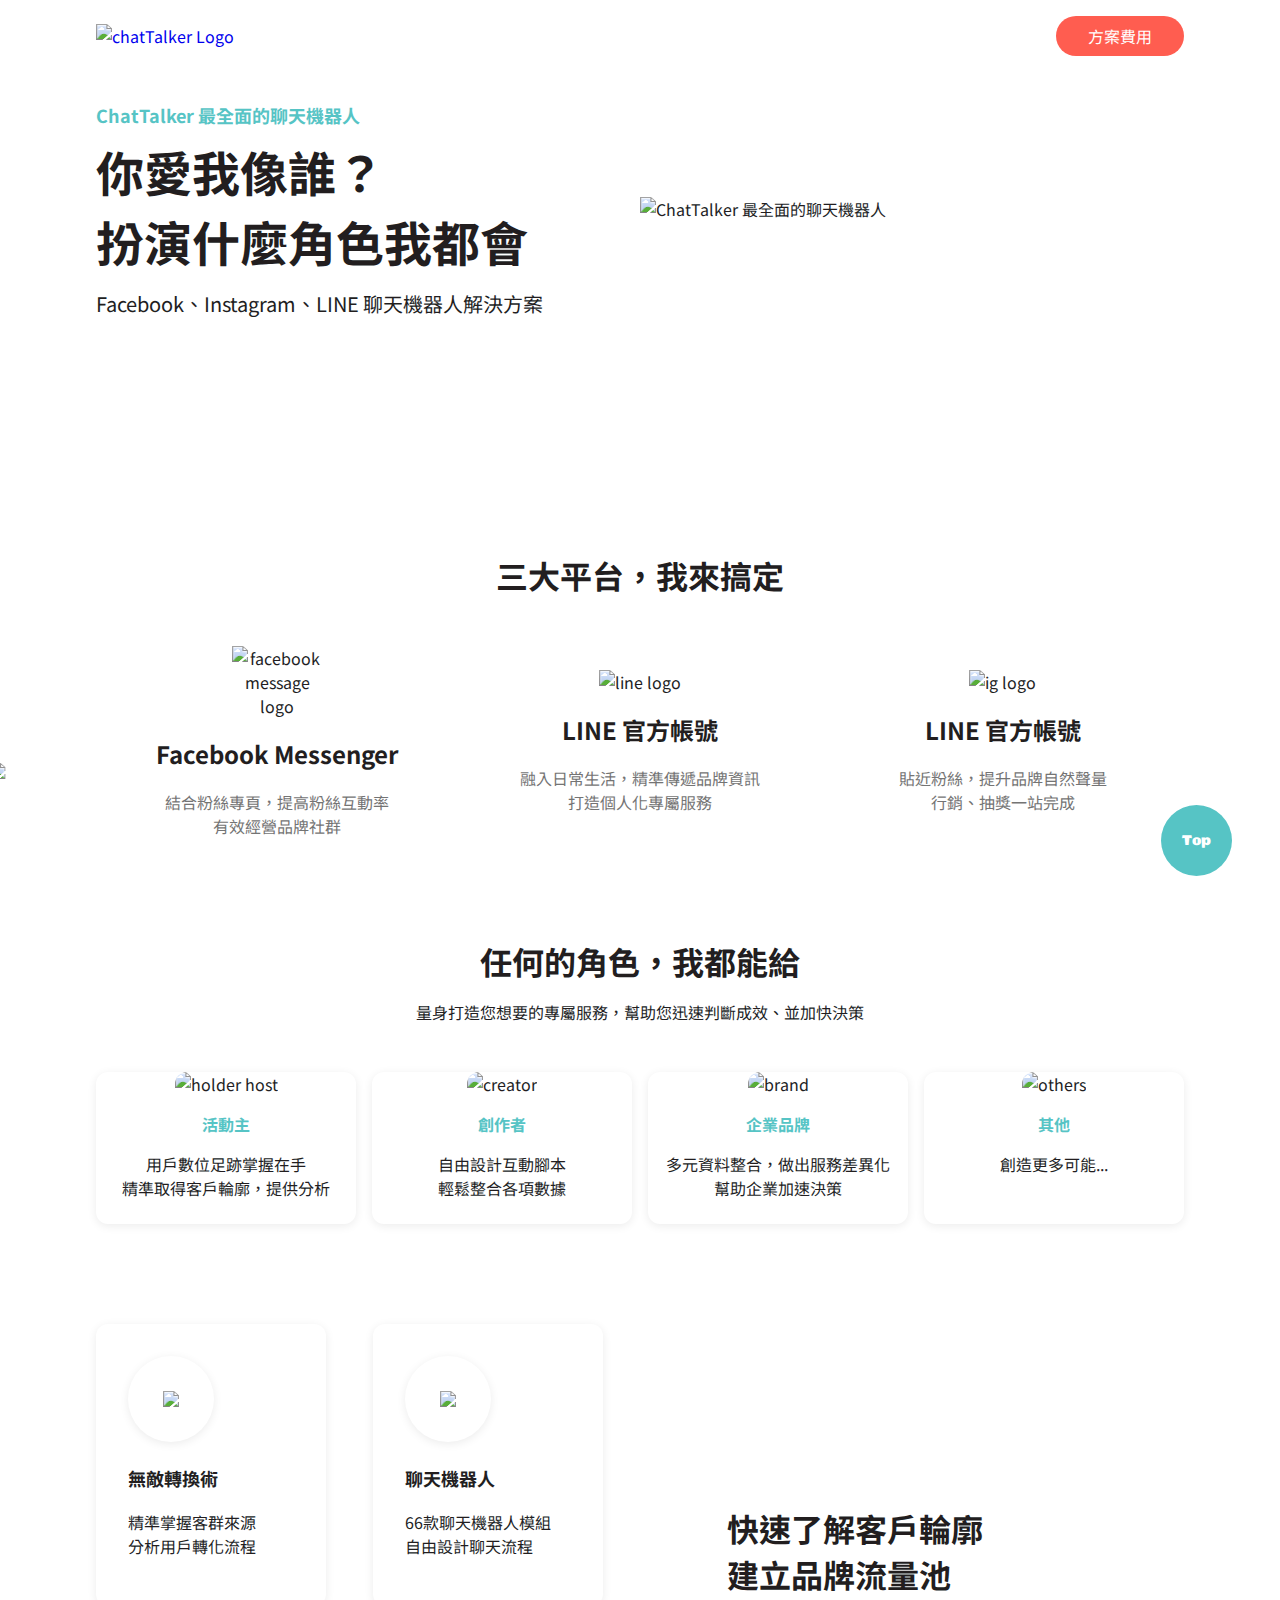
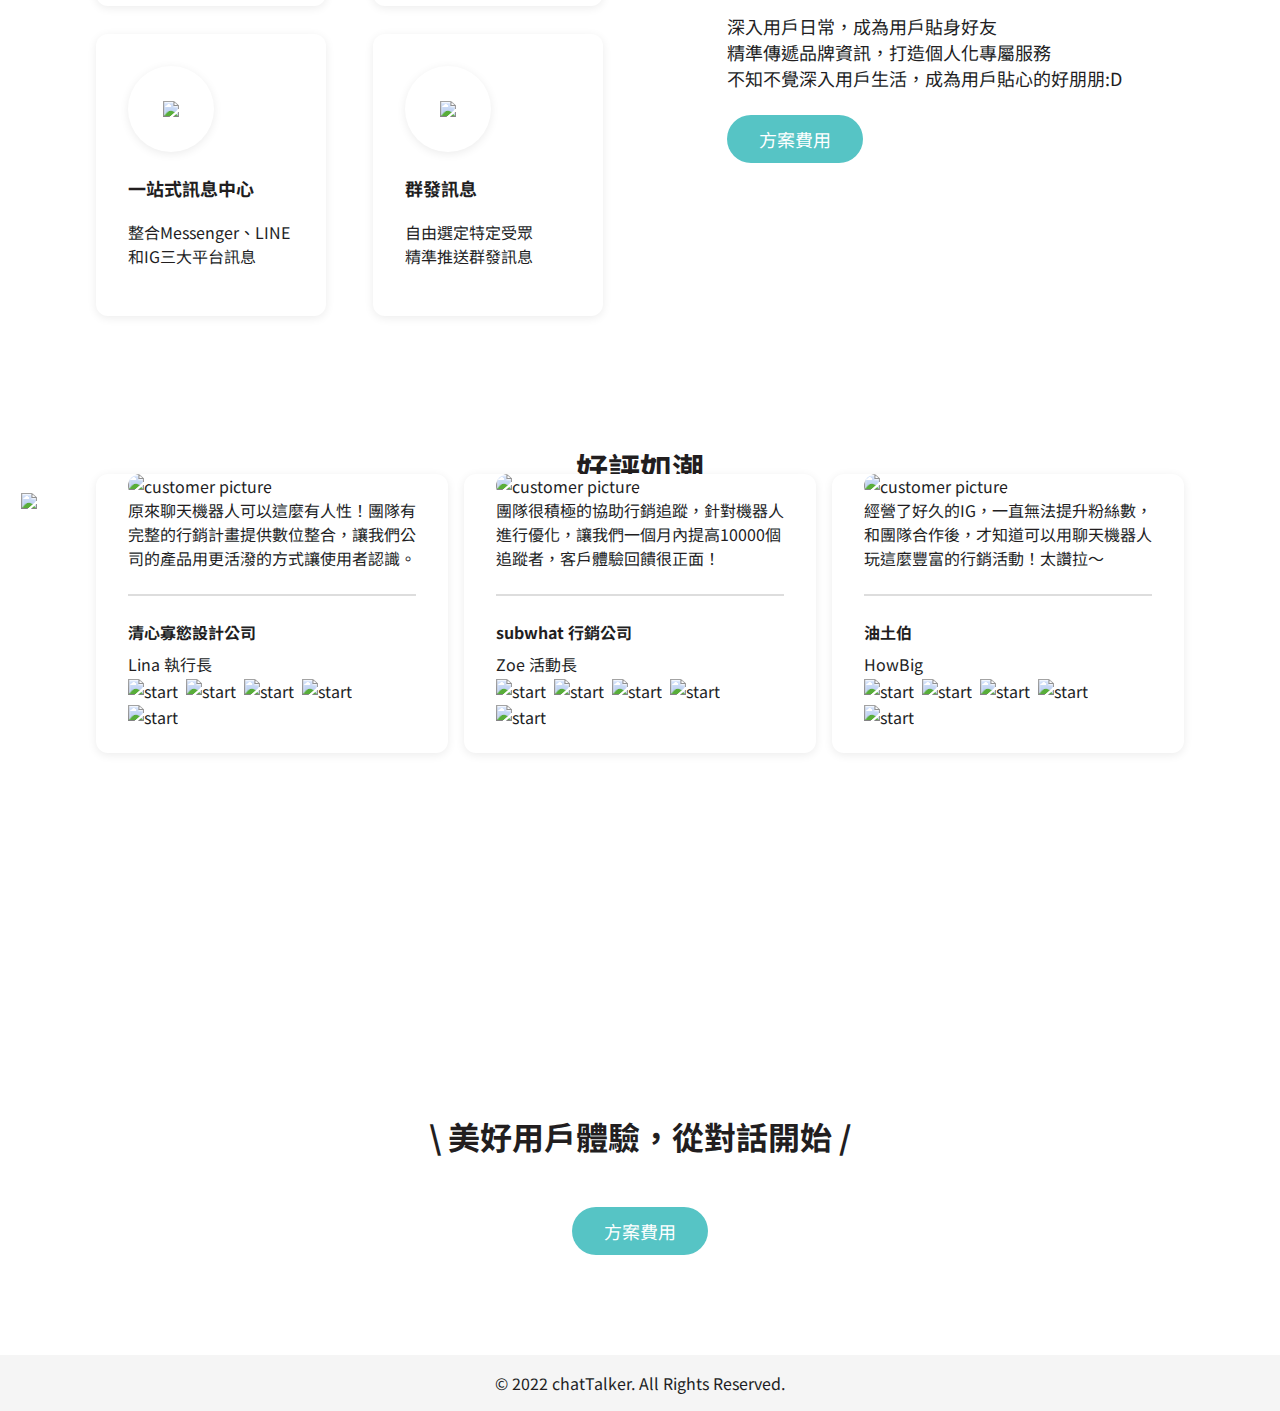
==== commit a80b78dc: "done_v1" ====
--- a/index.html
+++ b/index.html
@@ -13,15 +13,16 @@
 
     <header class="index_bg">
       <div class="m_yellowbb">
-      <nav class="container card_box_aic">
-        <a href="index.html"
-          ><img
-            class="logo"
-            src="https://raw.githubusercontent.com/hexschool/webLayoutTraining1st/53d3c0b0e4d2885789ac1fcb666e427365a39207/chatTalker_images/logo.png"
-            alt="chatTalker Logo"
-        /></a>
-        <a href="price.html" class="btn_nav btn_base">方案費用</a>
-      </nav></div>
+        <nav class="container card_box_aic">
+          <a href="index.html"
+            ><img
+              class="logo"
+              src="https://raw.githubusercontent.com/hexschool/webLayoutTraining1st/53d3c0b0e4d2885789ac1fcb666e427365a39207/chatTalker_images/logo.png"
+              alt="chatTalker Logo"
+          /></a>
+          <a href="price.html" class="btn_nav btn_base">方案費用</a>
+        </nav>
+      </div>
 
       <div class="banner container card_box_aic">
         <div class="col-2 mcol-1">
@@ -120,10 +121,7 @@
 
       <div class="imgwrap">
         <div class="dec_circle_middle">
-          <img
-            src="https://raw.githubusercontent.com/hexschool/webLayoutTraining1st/53d3c0b0e4d2885789ac1fcb666e427365a39207/chatTalker_images/ball02.svg"
-          />
-        </div>
+         </div>
       </div>
 
       <div class="persona container card_box_aic">
@@ -186,7 +184,7 @@
           class="dec_circle_bottom"
         />
         <ul class="card_box_ais">
-          <li>
+          <li class="item">
             <img
               src="https://raw.githubusercontent.com/hexschool/webLayoutTraining1st/53d3c0b0e4d2885789ac1fcb666e427365a39207/chatTalker_images/user01.jpg"
               alt="customer picture"
@@ -219,7 +217,7 @@
               </div>
             </div>
           </li>
-          <li>
+          <li class="item">
             <img
               src="https://raw.githubusercontent.com/hexschool/webLayoutTraining1st/53d3c0b0e4d2885789ac1fcb666e427365a39207/chatTalker_images/user02.jpg"
               alt="customer picture"
@@ -252,7 +250,7 @@
               </div>
             </div>
           </li>
-          <li>
+          <li class="item">
             <img
               src="https://raw.githubusercontent.com/hexschool/webLayoutTraining1st/53d3c0b0e4d2885789ac1fcb666e427365a39207/chatTalker_images/user03.jpg"
               alt="customer picture"
@@ -284,7 +282,8 @@
                 />
               </div>
             </div>
-          </li>          
+          </li>
+          
         </ul>
       </div>
       <!-- comment end -->
@@ -301,13 +300,13 @@
         © 2022 chatTalker. All Rights Reserved.
       </div>
     </footer>
-
     <script>
       $(".stickyTop").click(function () {
         $("html, body").animate({ scrollTop: 0 }, "slow");
         return false;
       });
-    </script>
+   </script>
+
   </body>
   <!-- body end -->
 </html>
--- a/scss/all.css
+++ b/scss/all.css
@@ -274,6 +274,15 @@
   font-weight: 700;
 }
 
+.fz-12b {
+  font-size: 12px;
+  font-weight: 700;
+}
+
+.fz-32 {
+  font-size: 32px;
+}
+
 .fz-20 {
   font-size: 20px;
 }
@@ -287,6 +296,10 @@
   font-size: 16px;
 }
 
+.fz-12 {
+  font-size: 12px;
+}
+
 @media (max-width: 992px) {
   .mfz-32 {
     font-size: 32px;
@@ -313,6 +326,10 @@
 
 .fc-black {
   color: #221E1F;
+}
+
+.font-number {
+  font-family: 'Comfortaa','Noto Sans TC',sans-serif;
 }
 
 .text-center {
@@ -399,13 +416,13 @@
   background-color: #e91100;
 }
 
-.btn_solid,
-.btn_active {
+.btn_solid {
   font-size: 18px;
   padding: 12px 32px;
   border-radius: 27px;
   color: #FFFFFF;
   background-color: #56C4C5;
+  border: none;
 }
 
 .btn_solid:hover {
@@ -426,6 +443,11 @@
   background-color: #56C4C5;
 }
 
+.btn_active {
+  color: #FFFFFF;
+  background-color: #56C4C5;
+}
+
 .dec_circle_top {
   max-width: 360px;
   -webkit-transform: translateX(-65%) translateY(-50%);
@@ -441,14 +463,11 @@
 .dec_circle_middle {
   position: absolute;
   right: 0;
-  width: 310px;
-  overflow-x: hidden;
+  width: 210px;
+  height: 310px;
   z-index: -1;
-}
-
-.dec_circle_middle img {
-  -webkit-transform: translateX(100px);
-          transform: translateX(100px);
+  background-image: url("https://raw.githubusercontent.com/hexschool/webLayoutTraining1st/53d3c0b0e4d2885789ac1fcb666e427365a39207/chatTalker_images/ball02.svg");
+  background-size: cover;
 }
 
 .dec_circle_bottom {
@@ -468,11 +487,8 @@
     margin-top: -103px;
   }
   .dec_circle_middle {
-    width: 135px;
-  }
-  .dec_circle_middle img {
-    -webkit-transform: translateX(47px);
-            transform: translateX(47px);
+    height: 135px;
+    width: 88px;
   }
 }
 
@@ -702,7 +718,6 @@
 
 .comment h2 {
   margin-top: 72px;
-  margin-bottom: 48px;
 }
 
 .comment ul {
@@ -753,9 +768,18 @@
 }
 
 @media (max-width: 992px) {
+  .comment h2 {
+    margin-bottom: 0px;
+  }
+  .comment ul {
+    margin-top: -56px;
+  }
   .comment li {
     width: 100%;
-    margin-bottom: 32px;
+    margin-bottom: 90px;
+  }
+  .comment li:nth-last-child(1) {
+    margin-bottom: 0;
   }
   .comment hr {
     margin-top: 16px;
@@ -790,11 +814,323 @@
   }
 }
 
-@media (max-width: 624px) {
+@media (max-width: 600px) {
   .footerBanner {
     background-size: contain;
     background-image: url("https://raw.githubusercontent.com/hexschool/webLayoutTraining1st/53d3c0b0e4d2885789ac1fcb666e427365a39207/chatTalker_images/footer_sm.svg");
     background-position: top;
   }
 }
+
+.price_bg {
+  max-height: 470px;
+  background-color: #F7F9FD;
+  background-repeat: no-repeat;
+  background-position: top right;
+  border-radius: 0px 0px 0px 300px;
+}
+
+.price_bg h1 {
+  margin-bottom: 16px;
+  position: relative;
+  z-index: 1;
+}
+
+.price_bg h2 {
+  position: relative;
+  z-index: 1;
+}
+
+.price_bg .banner {
+  padding-bottom: 180px;
+  padding-top: 92px;
+}
+
+.bannerpic {
+  position: absolute;
+  top: 0;
+  right: 0;
+}
+
+@media (max-width: 992px) {
+  .price_bg {
+    border-radius: 0px 0px 0px 120px;
+  }
+  .price_bg .m_yellowbb {
+    background-color: #FFFFFF;
+  }
+  .price_bg .banner {
+    padding-bottom: 80px;
+    padding-top: 48px;
+  }
+  .price_bg .bannerpic {
+    width: 50%;
+    top: 73.6px;
+  }
+}
+
+@media (max-width: 600px) {
+  .price_bg {
+    max-height: 568px;
+  }
+  .price_bg .banner {
+    padding-bottom: 361px;
+    background-image: url("https://raw.githubusercontent.com/hexschool/webLayoutTraining1st/53d3c0b0e4d2885789ac1fcb666e427365a39207/chatTalker_images/banner_sm.svg");
+    background-repeat: no-repeat;
+    background-size: cover;
+    background-position: bottom right;
+    max-height: 495px;
+  }
+  .price_bg .bannerpic {
+    display: none;
+  }
+}
+
+.priceTable {
+  position: relative;
+}
+
+.priceTable h2 {
+  margin-top: 60px;
+  margin-bottom: 48px;
+}
+
+.price_btn {
+  display: -webkit-box;
+  display: -ms-flexbox;
+  display: flex;
+  -webkit-box-pack: center;
+      -ms-flex-pack: center;
+          justify-content: center;
+  -webkit-box-align: center;
+      -ms-flex-align: center;
+          align-items: center;
+  margin-bottom: 54px;
+}
+
+.price_btn button {
+  margin-left: 8px;
+  margin-right: 8px;
+  padding: 12px 32px;
+}
+
+.fillNum::after {
+  content: "位";
+  font-size: 12px;
+  display: inline;
+  color: #56C4C5;
+}
+
+.fillFee::after {
+  content: "TWD";
+  font-size: 12px;
+  display: inline;
+  margin-left: -6px;
+}
+
+.chooseBtn::after {
+  content: "位";
+}
+
+@media (max-width: 992px) {
+  .price_btn button {
+    font-size: 16px;
+    margin-left: 6px;
+    padding: 8px 16px;
+  }
+}
+
+@media (max-width: 600px) {
+  .price_btn {
+    display: block;
+    white-space: nowrap;
+    overflow: hidden;
+  }
+  .nobar {
+    overflow-x: scroll;
+    margin-bottom: -20px;
+    padding-bottom: 20px;
+    padding-left: 20px;
+  }
+}
+
+.priceSection {
+  width: 80%;
+  margin: 0 auto;
+}
+
+.priceBox {
+  width: calc(100% / 2 - 10px);
+  border-radius: 12px;
+  background-color: #fff;
+  -webkit-box-shadow: 0px 2px 10px #00000014;
+          box-shadow: 0px 2px 10px #00000014;
+}
+
+.priceBox:first-child {
+  margin-right: 20px;
+}
+
+.priceBox h4 {
+  margin-bottom: 16px;
+  margin-top: 16px;
+}
+
+.priceBox hr {
+  color: #DDDDDD;
+  margin-top: 0;
+  margin-bottom: 0;
+}
+
+.wrap_priceDetail {
+  padding: 32px 24px;
+}
+
+.wrap_priceDetail > p {
+  margin-bottom: 32px;
+}
+
+.wrap_priceDetail a {
+  margin-top: 16px;
+  -webkit-transform: translateX(-50%);
+          transform: translateX(-50%);
+  position: relative;
+  left: 50%;
+}
+
+.priceMath div {
+  background-color: #F5F5F5;
+  width: 43%;
+  max-width: 169px;
+  padding: 16px 0px;
+  border-radius: 12px;
+}
+
+.priceMath span {
+  margin-left: 8px;
+}
+
+.priceMath p {
+  margin: 8px 0;
+}
+
+.function {
+  margin: 32px 0px 16px 0px;
+}
+
+.function li {
+  margin-bottom: 16px;
+}
+
+.function li:before {
+  content: url("https://raw.githubusercontent.com/hexschool/webLayoutTraining1st/53d3c0b0e4d2885789ac1fcb666e427365a39207/chatTalker_images/icon_check.svg");
+  width: 16px;
+  margin-right: 13px;
+}
+
+@media (max-width: 992px) {
+  .priceSection {
+    width: 100%;
+  }
+  .priceBox {
+    width: 100%;
+  }
+  .priceBox:first-child {
+    margin-right: 0;
+    margin-bottom: 24px;
+  }
+  .wrap_priceDetail {
+    max-width: 500px;
+    margin-left: auto;
+    margin-right: auto;
+  }
+}
+
+.dec_circle_price {
+  display: block;
+  position: absolute;
+  top: calc(50% - 82px);
+  -webkit-transform: translateX(-70%);
+          transform: translateX(-70%);
+  left: 0px;
+  width: 361px;
+  z-index: -1;
+}
+
+@media (max-width: 992px) {
+  .dec_circle_price {
+    top: 50%;
+    width: 204px;
+  }
+}
+
+.qaSection {
+  width: 80%;
+  margin: 0 auto;
+}
+
+.qaSection h2 {
+  margin-top: 100px;
+  margin-bottom: 48px;
+}
+
+.qalist {
+  margin-bottom: 100px;
+}
+
+.qalist li {
+  -webkit-box-shadow: 0px 2px 10px #00000014;
+          box-shadow: 0px 2px 10px #00000014;
+  border-radius: 12px;
+  margin-bottom: 16px;
+}
+
+.qalist li h4 {
+  position: relative;
+  padding: 16px 32px 16px 32px;
+  color: #221E1F;
+}
+
+.qalist li h4::after {
+  content: url("https://raw.githubusercontent.com/hexschool/webLayoutTraining1st/53d3c0b0e4d2885789ac1fcb666e427365a39207/chatTalker_images/icon_plus.svg");
+  position: absolute;
+  right: 32px;
+}
+
+.qalist li h4.active {
+  color: #56C4C5;
+  font-weight: 700;
+}
+
+.qalist li h4.active::after {
+  content: url("https://raw.githubusercontent.com/hexschool/webLayoutTraining1st/53d3c0b0e4d2885789ac1fcb666e427365a39207/chatTalker_images/icon_minus.svg");
+  -webkit-transform: translateY(-30%);
+          transform: translateY(-30%);
+}
+
+.qalist li p {
+  padding: 8px 32px 32px 32px;
+  color: #747474;
+  display: none;
+}
+
+@media (max-width: 992px) {
+  .qaSection {
+    width: 100%;
+  }
+  .qaSection h2 {
+    margin-top: 60px;
+    margin-bottom: 32px;
+  }
+  .qalist {
+    margin-bottom: 60px;
+  }
+  .qalist h4 {
+    padding-left: 16px;
+    padding-right: 16px;
+  }
+  .qalist p {
+    padding: 0px 16px 24px 16px;
+  }
+}
 /*# sourceMappingURL=all.css.map */